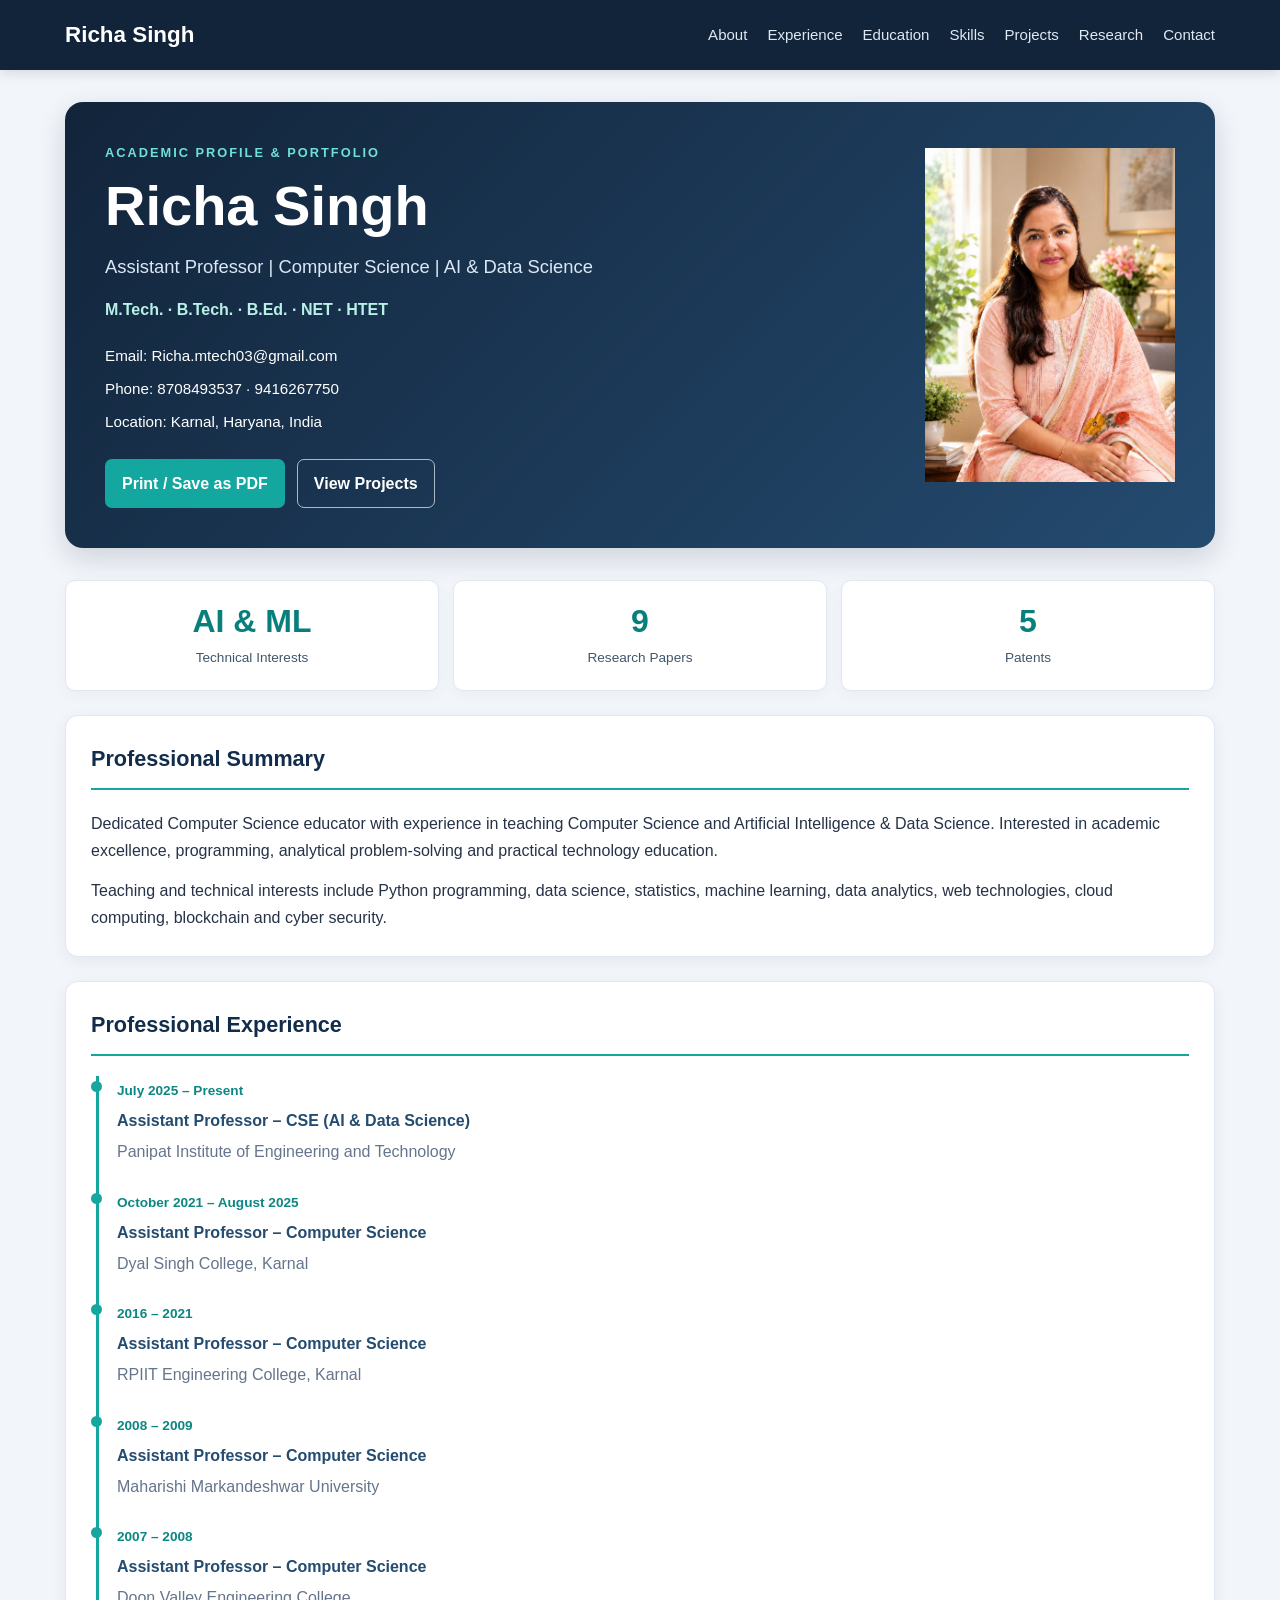
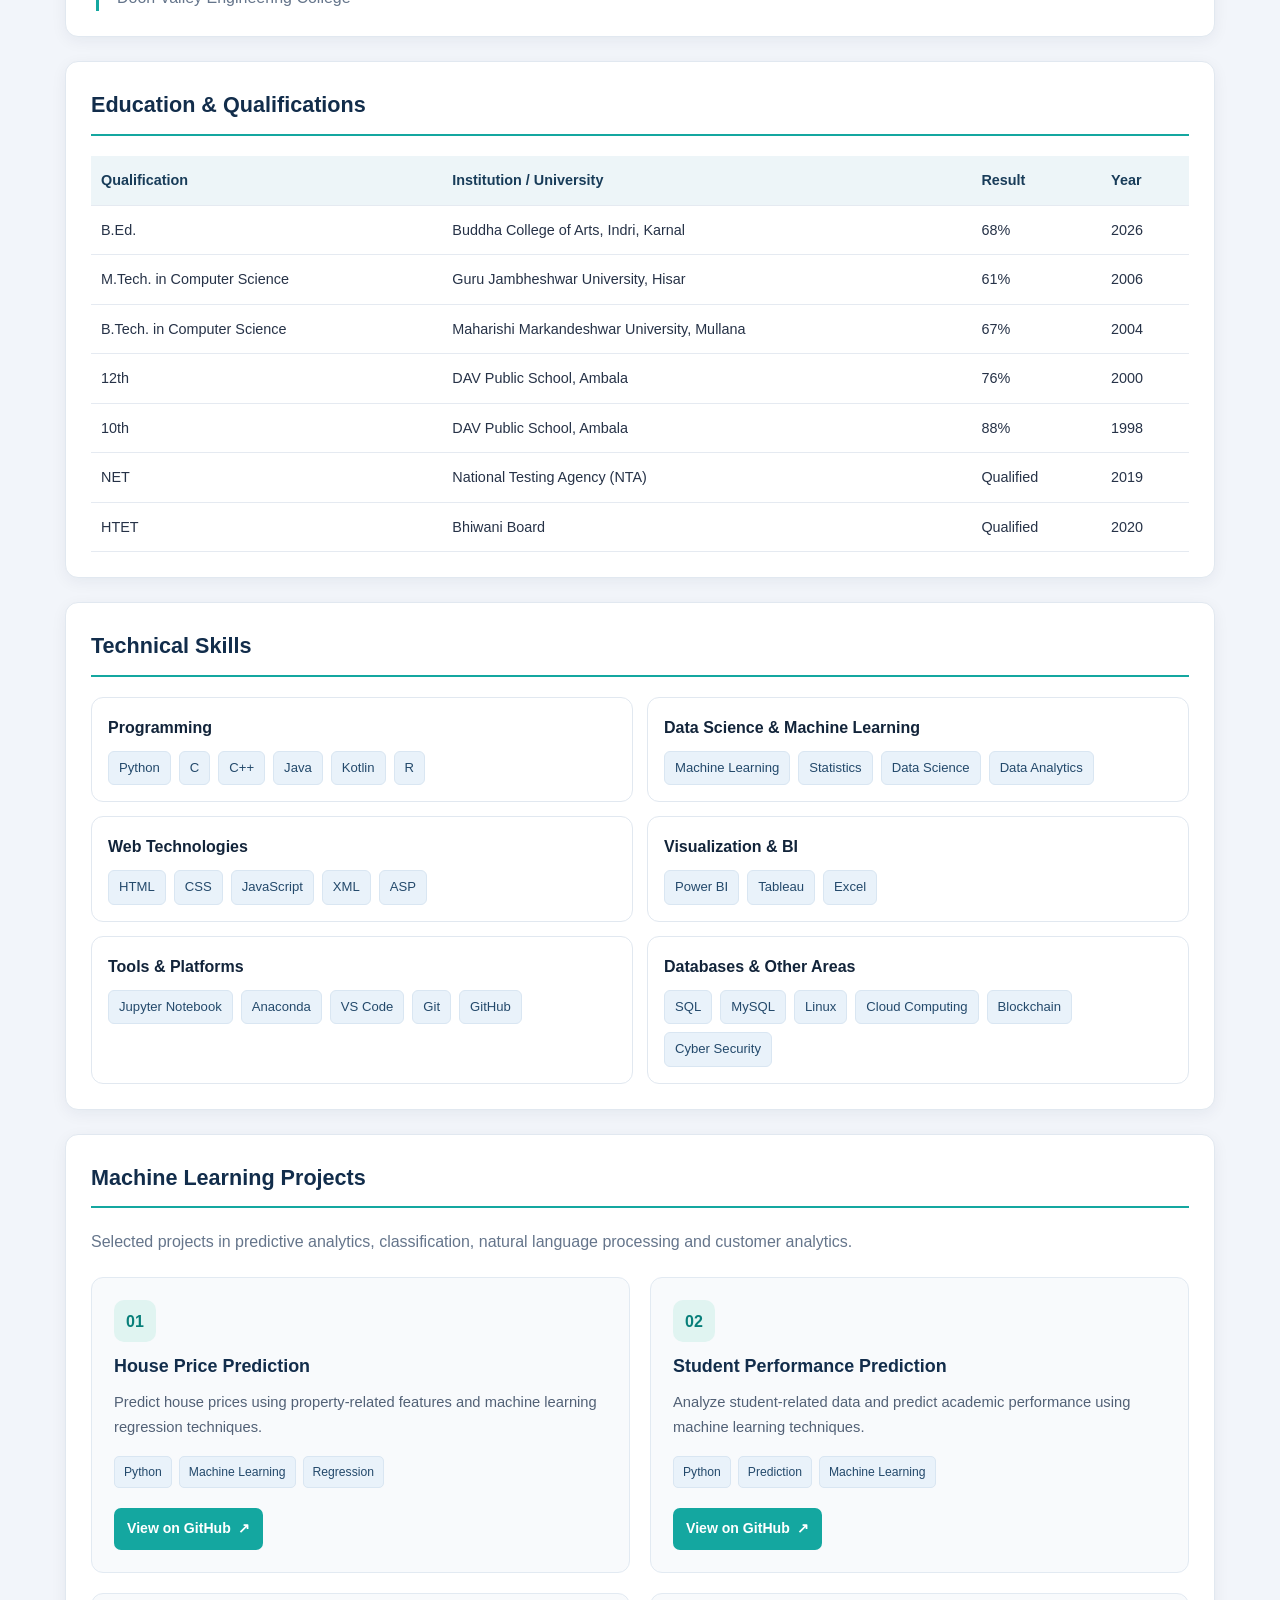
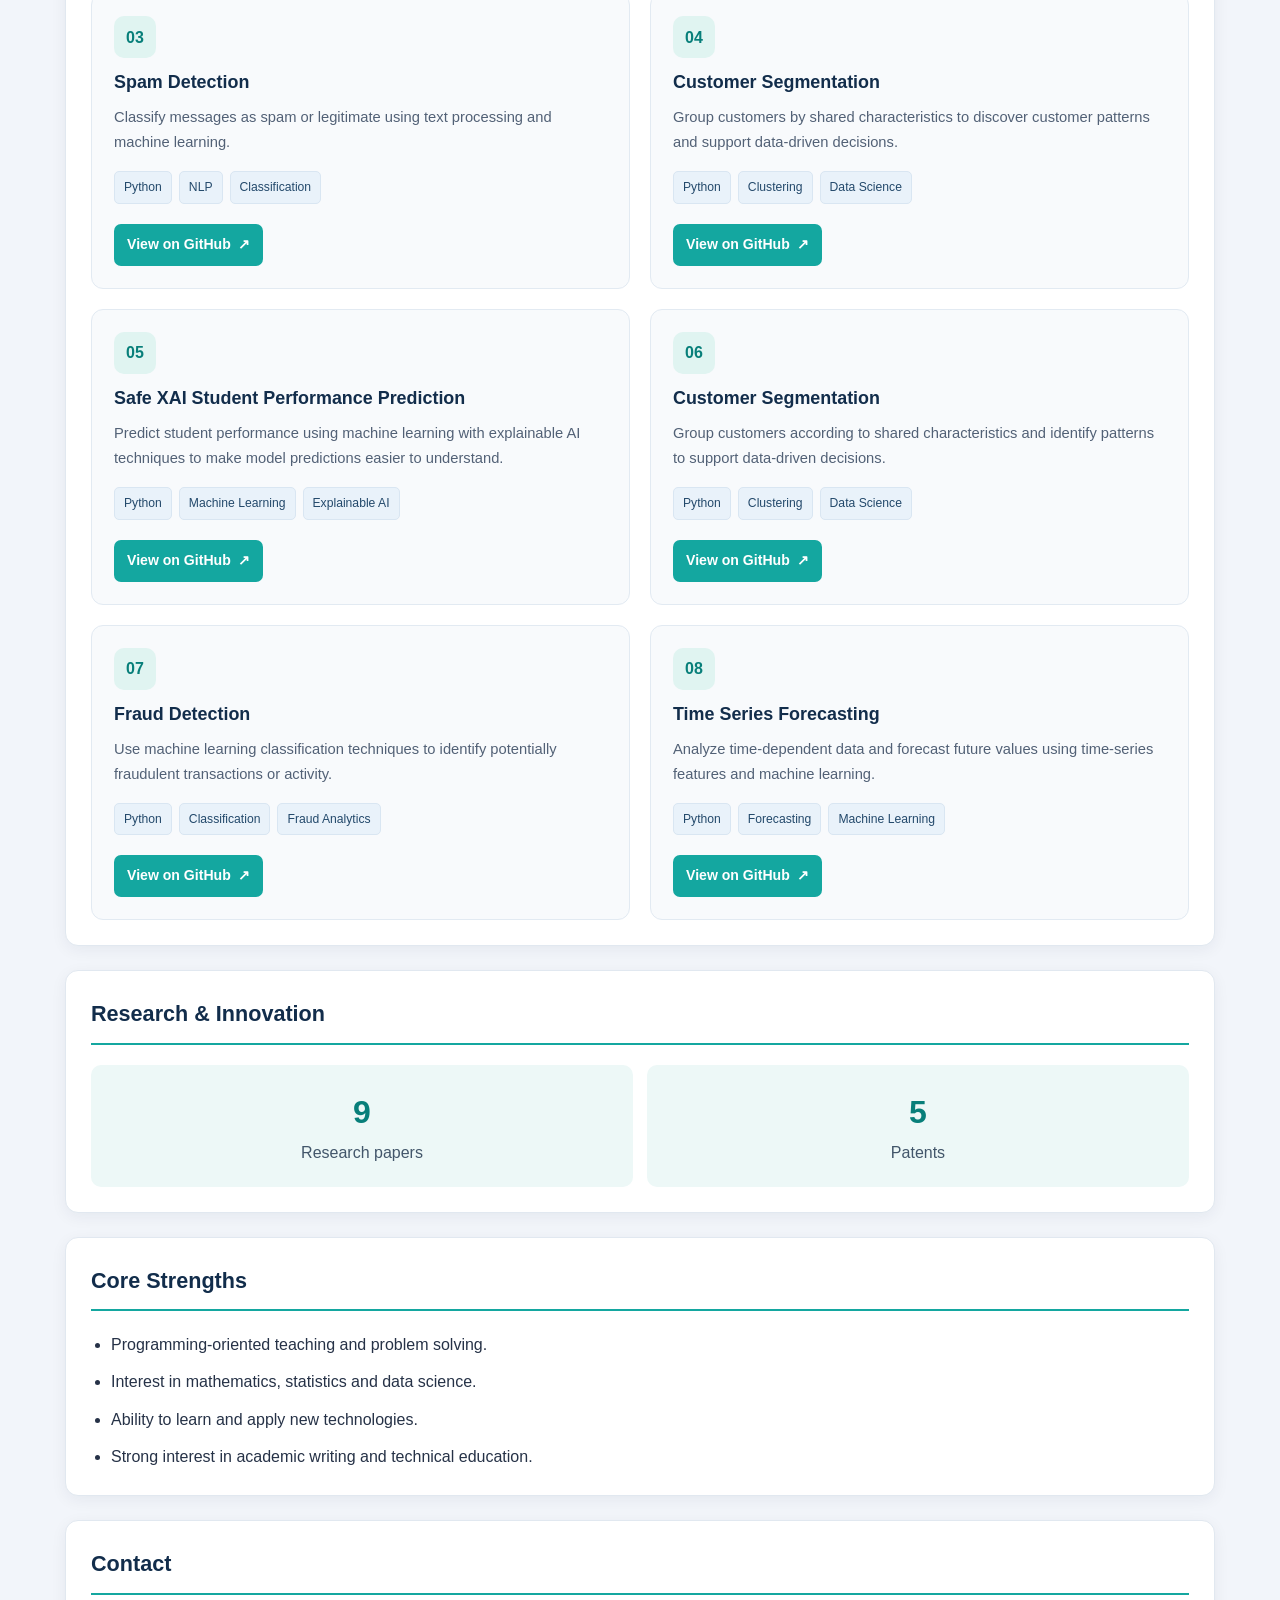
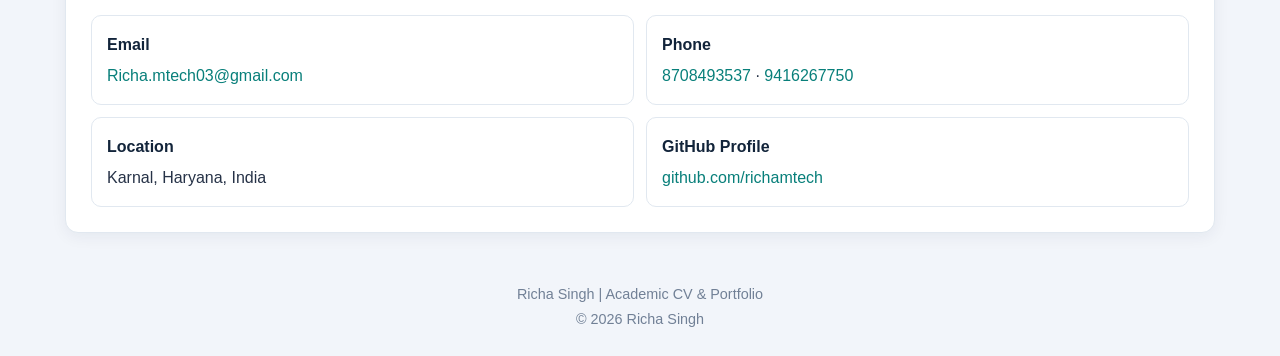
==== index.html @ 57824c9d "Fix GitHub project links in index.html" ====
<!DOCTYPE html>
<html lang="en">
<head>
    <meta charset="UTF-8">
    <meta name="viewport" content="width=device-width, initial-scale=1.0">
    <meta name="description" content="Richa Singh's academic CV, technical skills, research interests and machine learning projects.">
    <title>Richa Singh | Academic CV & Portfolio</title>
    <link rel="stylesheet" href="style.css">
    <script src="script.js" defer></script>
</head>
<body>

<header class="site-header" id="home">
    <nav class="nav container" aria-label="Main navigation">
        <a class="brand" href="#home">Richa Singh</a>

        <button class="menu-toggle" id="menuToggle"
                type="button" aria-label="Open navigation menu"
                aria-controls="navLinks" aria-expanded="false">
            ☰
        </button>

        <div class="nav-links" id="navLinks">
            <a href="#about">About</a>
            <a href="#experience">Experience</a>
            <a href="#education">Education</a>
            <a href="#skills">Skills</a>
            <a href="#projects">Projects</a>
            <a href="#research">Research</a>
            <a href="#contact">Contact</a>
        </div>
    </nav>
</header>

<main class="container">

    <!-- PROFILE -->
    <section class="hero" aria-labelledby="profile-name">
        <div class="hero-copy">
            <p class="eyebrow">Academic Profile &amp; Portfolio</p>
            <h1 id="profile-name">Richa Singh</h1>
            <h2>Assistant Professor | Computer Science | AI &amp; Data Science</h2>
            <p class="qualifications">M.Tech. · B.Tech. · B.Ed. · NET · HTET</p>

            <div class="contact-list">
                <span>Email:
                    <a href="mailto:Richa.mtech03@gmail.com">Richa.mtech03@gmail.com</a>
                </span>
                <span>Phone:
                    <a href="tel:+918708493537">8708493537</a>
                    · <a href="tel:+919416267750">9416267750</a>
                </span>
                <span>Location: Karnal, Haryana, India</span>
            </div>

            <div class="hero-actions">
                <button class="button" id="printResume" type="button">
                    Print / Save as PDF
                </button>
                <a class="button button-outline" href="#projects">
                    View Projects
                </a>
            </div>
        </div>

        <img class="profile-photo" src="richa.jpeg" alt="Richa Singh" aria-label="Richa Singh profile photo">
    </section>

    <!-- HIGHLIGHTS -->
    <section class="stats" aria-label="Professional highlights">
        <div class="stat">
            <strong>AI &amp; ML</strong>
            <span>Technical Interests</span>
        </div>
        <div class="stat">
            <strong>9</strong>
            <span>Research Papers</span>
        </div>
        <div class="stat">
            <strong>5</strong>
            <span>Patents</span>
        </div>
    </section>

    <!-- ABOUT -->
    <section class="panel" id="about">
        <h2 class="section-title">Professional Summary</h2>
        <p>
            Dedicated Computer Science educator with experience in teaching
            Computer Science and Artificial Intelligence &amp; Data Science.
            Interested in academic excellence, programming, analytical
            problem-solving and practical technology education.
        </p>
        <p>
            Teaching and technical interests include Python programming,
            data science, statistics, machine learning, data analytics,
            web technologies, cloud computing, blockchain and cyber security.
        </p>
    </section>

    <!-- EXPERIENCE -->
    <section class="panel" id="experience">
        <h2 class="section-title">Professional Experience</h2>

        <article class="timeline-item">
            <span class="date">July 2025 – Present</span>
            <h3>Assistant Professor – CSE (AI &amp; Data Science)</h3>
            <p class="muted">Panipat Institute of Engineering and Technology</p>
        </article>

        <article class="timeline-item">
            <span class="date">October 2021 – August 2025</span>
            <h3>Assistant Professor – Computer Science</h3>
            <p class="muted">Dyal Singh College, Karnal</p>
        </article>

        <article class="timeline-item">
            <span class="date">2016 – 2021</span>
            <h3>Assistant Professor – Computer Science</h3>
            <p class="muted">RPIIT Engineering College, Karnal</p>
        </article>

        <article class="timeline-item">
            <span class="date">2008 – 2009</span>
            <h3>Assistant Professor – Computer Science</h3>
            <p class="muted">Maharishi Markandeshwar University</p>
        </article>

        <article class="timeline-item">
            <span class="date">2007 – 2008</span>
            <h3>Assistant Professor – Computer Science</h3>
            <p class="muted">Doon Valley Engineering College</p>
        </article>
    </section>

    <!-- EDUCATION -->
    <section class="panel" id="education">
        <h2 class="section-title">Education &amp; Qualifications</h2>

        <div class="table-wrap">
            <table>
                <thead>
                    <tr>
                        <th>Qualification</th>
                        <th>Institution / University</th>
                        <th>Result</th>
                        <th>Year</th>
                    </tr>
                </thead>
                <tbody>
                    <tr>
                        <td>B.Ed.</td>
                        <td>Buddha College of Arts, Indri, Karnal</td>
                        <td>68%</td>
                        <td>2026</td>
                    </tr>
                    <tr>
                        <td>M.Tech. in Computer Science</td>
                        <td>Guru Jambheshwar University, Hisar</td>
                        <td>61%</td>
                        <td>2006</td>
                    </tr>
                    <tr>
                        <td>B.Tech. in Computer Science</td>
                        <td>Maharishi Markandeshwar University, Mullana</td>
                        <td>67%</td>
                        <td>2004</td>
                    </tr>
                    <tr>
                        <td>12th</td>
                        <td>DAV Public School, Ambala</td>
                        <td>76%</td>
                        <td>2000</td>
                    </tr>
                    <tr>
                        <td>10th</td>
                        <td>DAV Public School, Ambala</td>
                        <td>88%</td>
                        <td>1998</td>
                    </tr>
                    <tr>
                        <td>NET</td>
                        <td>National Testing Agency (NTA)</td>
                        <td>Qualified</td>
                        <td>2019</td>
                    </tr>
                    <tr>
                        <td>HTET</td>
                        <td>Bhiwani Board</td>
                        <td>Qualified</td>
                        <td>2020</td>
                    </tr>
                </tbody>
            </table>
        </div>
    </section>

    <!-- SKILLS -->
    <section class="panel" id="skills">
        <h2 class="section-title">Technical Skills</h2>

        <div class="skill-grid">
            <div class="skill-card">
                <h3>Programming</h3>
                <div class="tags">
                    <span>Python</span><span>C</span><span>C++</span>
                    <span>Java</span><span>Kotlin</span><span>R</span>
                </div>
            </div>

            <div class="skill-card">
                <h3>Data Science &amp; Machine Learning</h3>
                <div class="tags">
                    <span>Machine Learning</span><span>Statistics</span>
                    <span>Data Science</span><span>Data Analytics</span>
                </div>
            </div>

            <div class="skill-card">
                <h3>Web Technologies</h3>
                <div class="tags">
                    <span>HTML</span><span>CSS</span><span>JavaScript</span>
                    <span>XML</span><span>ASP</span>
                </div>
            </div>

            <div class="skill-card">
                <h3>Visualization &amp; BI</h3>
                <div class="tags">
                    <span>Power BI</span><span>Tableau</span><span>Excel</span>
                </div>
            </div>

            <div class="skill-card">
                <h3>Tools &amp; Platforms</h3>
                <div class="tags">
                    <span>Jupyter Notebook</span><span>Anaconda</span>
                    <span>VS Code</span><span>Git</span><span>GitHub</span>
                </div>
            </div>

            <div class="skill-card">
                <h3>Databases &amp; Other Areas</h3>
                <div class="tags">
                    <span>SQL</span><span>MySQL</span><span>Linux</span>
                    <span>Cloud Computing</span><span>Blockchain</span>
                    <span>Cyber Security</span>
                </div>
            </div>
        </div>
    </section>

    <!-- PROJECTS -->
    <section class="panel projects-section" id="projects">
        <h2 class="section-title">Machine Learning Projects</h2>
        <p class="projects-intro">
            Selected projects in predictive analytics, classification,
            natural language processing and customer analytics.
        </p>

        <div class="projects-grid">

            <article class="project-card">
                <div class="project-number">01</div>
                <h3>House Price Prediction</h3>
                <p>
                    Predict house prices using property-related features
                    and machine learning regression techniques.
                </p>
                <div class="project-tags">
                    <span>Python</span><span>Machine Learning</span>
                    <span>Regression</span>
                </div>
                <a class="project-link"
                   href="https://github.com/richamtech/project-1-"
                   target="_blank" rel="noopener noreferrer">
                    View on GitHub <span aria-hidden="true">↗</span>
                </a>
            </article>

            <article class="project-card">
                <div class="project-number">02</div>
                <h3>Student Performance Prediction</h3>
                <p>
                    Analyze student-related data and predict academic
                    performance using machine learning techniques.
                </p>
                <div class="project-tags">
                    <span>Python</span><span>Prediction</span>
                    <span>Machine Learning</span>
                </div>
                <a class="project-link"
                   href="https://github.com/richamtech/project-2-"
                   target="_blank" rel="noopener noreferrer">
                    View on GitHub <span aria-hidden="true">↗</span>
                </a>
            </article>

            <article class="project-card">
                <div class="project-number">03</div>
                <h3>Spam Detection</h3>
                <p>
                    Classify messages as spam or legitimate using text
                    processing and machine learning.
                </p>
                <div class="project-tags">
                    <span>Python</span><span>NLP</span>
                    <span>Classification</span>
                </div>
                <a class="project-link"
                   href="https://github.com/richamtech/project-3"
                   target="_blank" rel="noopener noreferrer">
                    View on GitHub <span aria-hidden="true">↗</span>
                </a>
            </article>

            <article class="project-card">
                <div class="project-number">04</div>
                <h3>Customer Segmentation</h3>
                <p>
                    Group customers by shared characteristics to discover
                    customer patterns and support data-driven decisions.
                </p>
                <div class="project-tags">
                    <span>Python</span><span>Clustering</span>
                    <span>Data Science</span>
                </div>
                <a class="project-link"
                   href="https://github.com/richamtech/project-4-"
                   target="_blank" rel="noopener noreferrer">
                    View on GitHub <span aria-hidden="true">↗</span>
                </a>
            </article>

            <article class="project-card">
                <div class="project-number">05</div>
                <h3>Safe XAI Student Performance Prediction</h3>
                <p>
                    Predict student performance using machine learning with
                    explainable AI techniques to make model predictions easier to understand.
                </p>
                <div class="project-tags">
                    <span>Python</span><span>Machine Learning</span><span>Explainable AI</span>
                </div>
                <a class="project-link"
                   href="https://github.com/richamtech/project5"
                   target="_blank" rel="noopener noreferrer">
                    View on GitHub <span aria-hidden="true">↗</span>
                </a>
            </article>

            <article class="project-card">
                <div class="project-number">06</div>
                <h3>Customer Segmentation</h3>
                <p>
                    Group customers according to shared characteristics and
                    identify patterns to support data-driven decisions.
                </p>
                <div class="project-tags">
                    <span>Python</span><span>Clustering</span><span>Data Science</span>
                </div>
                <a class="project-link"
                   href="https://github.com/richamtech/project-7-"
                   target="_blank" rel="noopener noreferrer">
                    View on GitHub <span aria-hidden="true">↗</span>
                </a>
            </article>

            <article class="project-card">
                <div class="project-number">07</div>
                <h3>Fraud Detection</h3>
                <p>
                    Use machine learning classification techniques to identify
                    potentially fraudulent transactions or activity.
                </p>
                <div class="project-tags">
                    <span>Python</span><span>Classification</span><span>Fraud Analytics</span>
                </div>
                <a class="project-link"
                   href="https://github.com/richamtech/project-8-"
                   target="_blank" rel="noopener noreferrer">
                    View on GitHub <span aria-hidden="true">↗</span>
                </a>
            </article>

            <article class="project-card">
                <div class="project-number">08</div>
                <h3>Time Series Forecasting</h3>
                <p>
                    Analyze time-dependent data and forecast future values
                    using time-series features and machine learning.
                </p>
                <div class="project-tags">
                    <span>Python</span><span>Forecasting</span><span>Machine Learning</span>
                </div>
                <a class="project-link"
                   href="https://github.com/richamtech/project-10-"
                   target="_blank" rel="noopener noreferrer">
                    View on GitHub <span aria-hidden="true">↗</span>
                </a>
            </article>

        </div>
    </section>



    <!-- RESEARCH -->
    <section class="panel" id="research">
        <h2 class="section-title">Research &amp; Innovation</h2>

        <div class="research-grid">
            <div class="research-card">
                <strong>9</strong>
                <span>Research papers</span>
            </div>
            <div class="research-card">
                <strong>5</strong>
                <span>Patents</span>
            </div>
        </div>

        
    </section>

    <!-- STRENGTHS -->
    <section class="panel" id="strengths">
        <h2 class="section-title">Core Strengths</h2>
        <ul class="strength-list">
            <li>Programming-oriented teaching and problem solving.</li>
            <li>Interest in mathematics, statistics and data science.</li>
            <li>Ability to learn and apply new technologies.</li>
            <li>Strong interest in academic writing and technical education.</li>
        </ul>
    </section>

    <!-- CONTACT -->
    <section class="panel" id="contact">
        <h2 class="section-title">Contact</h2>

        <div class="contact-grid">
            <div class="contact-card">
                <strong>Email</strong>
                <a href="mailto:Richa.mtech03@gmail.com">
                    Richa.mtech03@gmail.com
                </a>
            </div>

            <div class="contact-card">
                <strong>Phone</strong>
                <a href="tel:+918708493537">8708493537</a>
                · <a href="tel:+919416267750">9416267750</a>
            </div>

            <div class="contact-card">
                <strong>Location</strong>
                Karnal, Haryana, India
            </div>

            <div class="contact-card">
                <strong>GitHub Profile</strong>
                <a href="https://github.com/richamtech"
                   target="_blank" rel="noopener noreferrer">
                    github.com/richamtech
                </a>
            </div>
        </div>
    </section>

</main>

<footer class="footer">
    <p>Richa Singh | Academic CV &amp; Portfolio</p>
    <p>© <span id="currentYear">2026</span> Richa Singh</p>
</footer>

</body>
</html>
---- style.css ----
/* =========================================
   RICHA SINGH RESUME WEBSITE
   Responsive design and print styling
========================================= */

:root {
    --navy: #12243a;
    --navy-light: #244b70;
    --teal: #14a7a0;
    --teal-dark: #0d827d;
    --ink: #263247;
    --muted: #65758b;
    --background: #f2f5fa;
    --line: #e1e8f0;
    --soft-blue: #e9f2fa;
    --soft-teal: #e0f4f1;
    --white: #ffffff;
}

* {
    margin: 0;
    padding: 0;
    box-sizing: border-box;
}

html {
    scroll-behavior: smooth;
    scroll-padding-top: 95px;
}

body {
    font-family: "Segoe UI", Arial, sans-serif;
    background: var(--background);
    color: var(--ink);
    line-height: 1.7;
}

.container {
    width: min(1150px, 92%);
    margin-inline: auto;
}

a {
    color: inherit;
    text-decoration: none;
}

a:focus-visible,
button:focus-visible {
    outline: 3px solid #67d5d0;
    outline-offset: 4px;
}

/* HEADER AND NAVIGATION */

.site-header {
    background: var(--navy);
    color: var(--white);
    position: sticky;
    top: 0;
    z-index: 100;
    box-shadow: 0 3px 12px rgba(0, 0, 0, 0.12);
}

.nav {
    min-height: 70px;
    display: flex;
    align-items: center;
    justify-content: space-between;
    gap: 20px;
}

.brand {
    color: var(--white);
    font-size: 1.4rem;
    font-weight: 700;
    white-space: nowrap;
}

.nav-links {
    display: flex;
    align-items: center;
    gap: 20px;
}

.nav-links a {
    color: #e0e8f3;
    font-size: 0.94rem;
    transition: color 0.25s ease;
}

.nav-links a:hover {
    color: #67d5d0;
}

.menu-toggle {
    display: none;
    background: transparent;
    color: var(--white);
    border: none;
    font-size: 1.8rem;
    cursor: pointer;
    padding: 5px;
}

/* BUTTONS */

.button {
    display: inline-flex;
    justify-content: center;
    align-items: center;
    gap: 8px;
    padding: 10px 16px;
    border: 1px solid transparent;
    border-radius: 7px;
    background: var(--teal);
    color: var(--white);
    font: inherit;
    font-weight: 600;
    cursor: pointer;
    transition: background 0.25s ease, transform 0.25s ease;
}

.button:hover {
    background: var(--teal-dark);
    transform: translateY(-1px);
}

.button-outline {
    background: transparent;
    border-color: rgba(255, 255, 255, 0.65);
    color: var(--white);
}

.button-outline:hover {
    background: rgba(255, 255, 255, 0.12);
}

/* HERO / PROFILE */

.hero {
    margin: 32px 0;
    padding: 40px;
    background: linear-gradient(135deg, var(--navy), var(--navy-light));
    color: var(--white);
    border-radius: 18px;
    display: flex;
    align-items: center;
    justify-content: space-between;
    gap: 35px;
    box-shadow: 0 10px 28px rgba(18, 36, 58, 0.16);
}

.hero-copy {
    flex: 1;
    min-width: 0;
}

.eyebrow {
    color: #6fe0d6;
    text-transform: uppercase;
    font-size: 0.8rem;
    font-weight: 700;
    letter-spacing: 2px;
    margin-bottom: 8px;
}

.hero h1 {
    font-size: clamp(2.3rem, 5vw, 3.5rem);
    line-height: 1.2;
    margin-bottom: 12px;
    overflow-wrap: anywhere;
}

.hero h2 {
    font-size: 1.15rem;
    font-weight: 500;
    color: #dbe8f6;
    margin-bottom: 14px;
}

.qualifications {
    margin-bottom: 20px;
    color: #b9f0e8;
    font-weight: 600;
}

.contact-list {
    display: flex;
    flex-direction: column;
    gap: 7px;
    font-size: 0.95rem;
}

.contact-list a {
    color: var(--white);
    overflow-wrap: anywhere;
}

.contact-list a:hover {
    color: #6fe0d6;
}

.hero-actions {
    display: flex;
    flex-wrap: wrap;
    gap: 12px;
    margin-top: 24px;
}

.profile-mark {
    width: 190px;
    height: 210px;
    flex-shrink: 0;
    border: 4px solid rgba(255, 255, 255, 0.75);
    border-radius: 16px;
    display: grid;
    place-items: center;
    background: rgba(255, 255, 255, 0.09);
    color: var(--white);
    font-size: 3.2rem;
    font-weight: 800;
    letter-spacing: -3px;
    box-shadow: 0 8px 24px rgba(0, 0, 0, 0.2);
}

/* STATISTICS */

.stats {
    display: grid;
    grid-template-columns: repeat(3, minmax(0, 1fr));
    gap: 14px;
    margin-bottom: 24px;
}

.stat {
    background: var(--white);
    padding: 20px 12px;
    border: 1px solid var(--line);
    border-radius: 10px;
    text-align: center;
    box-shadow: 0 4px 16px rgba(20, 40, 70, 0.04);
}

.stat strong {
    display: block;
    color: #087f7a;
    font-size: clamp(1.5rem, 3vw, 2rem);
    line-height: 1.3;
    overflow-wrap: anywhere;
}

.stat span {
    font-size: 0.85rem;
    color: #42566a;
}

/* CONTENT PANELS */

.panel {
    background: var(--white);
    border: 1px solid var(--line);
    border-radius: 13px;
    padding: 25px;
    box-shadow: 0 4px 16px rgba(20, 40, 70, 0.06);
    margin-bottom: 24px;
    min-width: 0;
    scroll-margin-top: 95px;
}

.section-title {
    color: #122d4b;
    font-size: 1.35rem;
    border-bottom: 2px solid var(--teal);
    padding-bottom: 10px;
    margin-bottom: 20px;
}

.panel p {
    margin-bottom: 13px;
}

.panel p:last-child {
    margin-bottom: 0;
}

.panel h3 {
    color: var(--navy-light);
    font-size: 1rem;
}

.muted,
.small-note {
    color: var(--muted);
}

.small-note {
    font-size: 0.85rem;
    margin-top: 14px;
}

.panel ul {
    padding-left: 20px;
}

.panel li {
    margin-bottom: 10px;
}

.panel li:last-child {
    margin-bottom: 0;
}

/* EXPERIENCE TIMELINE */

.timeline-item {
    border-left: 3px solid var(--teal);
    padding: 0 0 22px 18px;
    margin-left: 5px;
    position: relative;
}

.timeline-item:last-child {
    padding-bottom: 0;
}

.timeline-item::before {
    content: "";
    position: absolute;
    left: -8px;
    top: 5px;
    width: 11px;
    height: 11px;
    border-radius: 50%;
    background: var(--teal);
}

.date {
    display: inline-block;
    color: #0b8883;
    font-size: 0.85rem;
    font-weight: 700;
    margin-bottom: 5px;
}

.timeline-item h3 {
    margin: 0 0 4px;
}

/* EDUCATION TABLE */

.table-wrap {
    width: 100%;
    overflow-x: auto;
}

table {
    width: 100%;
    border-collapse: collapse;
    font-size: 0.9rem;
}

th,
td {
    text-align: left;
    padding: 12px 10px;
    border-bottom: 1px solid #e5eaf1;
    vertical-align: top;
}

th {
    background: #edf5f8;
    color: #183c59;
}

tbody tr:hover {
    background: #f7fbfc;
}

/* SKILLS */

.skill-grid {
    display: grid;
    grid-template-columns: repeat(2, minmax(0, 1fr));
    gap: 14px;
}

.skill-card {
    border: 1px solid var(--line);
    border-radius: 12px;
    padding: 16px;
    min-width: 0;
}

.skill-card h3 {
    margin: 0 0 10px;
    color: var(--navy);
}

.tags {
    display: flex;
    flex-wrap: wrap;
    gap: 8px;
}

.tags span {
    background: var(--soft-blue);
    color: #23496b;
    padding: 5px 10px;
    border-radius: 6px;
    font-size: 0.82rem;
    border: 1px solid #d9e6f2;
}

/* PROJECTS */

.projects-intro {
    color: var(--muted);
    margin-bottom: 22px !important;
}

.projects-grid {
    display: grid;
    grid-template-columns: repeat(2, minmax(0, 1fr));
    gap: 20px;
}

.project-card {
    display: flex;
    flex-direction: column;
    align-items: flex-start;
    min-width: 0;
    padding: 22px;
    background: #f8fafc;
    border: 1px solid #e2eaf2;
    border-radius: 12px;
    transition: transform 0.25s ease,
                box-shadow 0.25s ease,
                border-color 0.25s ease;
}

.project-card:hover {
    transform: translateY(-5px);
    border-color: var(--teal);
    box-shadow: 0 8px 22px rgba(18, 36, 58, 0.10);
}

.project-number {
    display: grid;
    place-items: center;
    width: 42px;
    height: 42px;
    margin-bottom: 12px;
    border-radius: 10px;
    background: var(--soft-teal);
    color: #087f7a;
    font-weight: 800;
}

.project-card h3 {
    margin: 0 0 10px;
    color: #122d4b;
    font-size: 1.12rem;
    line-height: 1.4;
}

.project-card p {
    margin-bottom: 16px;
    color: #526176;
    font-size: 0.92rem;
    line-height: 1.7;
}

.project-tags {
    display: flex;
    flex-wrap: wrap;
    gap: 7px;
    margin-bottom: 20px;
}

.project-tags span {
    padding: 5px 9px;
    border-radius: 5px;
    background: var(--soft-blue);
    border: 1px solid #d9e6f2;
    color: #23496b;
    font-size: 0.76rem;
}

.project-link {
    display: inline-flex;
    align-items: center;
    gap: 7px;
    margin-top: auto;
    padding: 9px 13px;
    border-radius: 7px;
    background: var(--teal);
    color: var(--white);
    font-weight: 600;
    font-size: 0.88rem;
    transition: background 0.25s ease;
}

.project-link:hover {
    background: var(--teal-dark);
    color: var(--white);
}

/* RESEARCH */

.research-grid {
    display: grid;
    grid-template-columns: repeat(2, minmax(0, 1fr));
    gap: 14px;
}

.research-card {
    background: #edf8f7;
    padding: 20px;
    border-radius: 10px;
    text-align: center;
}

.research-card strong {
    display: block;
    font-size: 2rem;
    color: #087f7a;
}

.research-card span {
    color: #42566a;
}

/* STRENGTHS */

.strength-list {
    padding-left: 20px;
}

/* CONTACT */

.contact-grid {
    display: grid;
    grid-template-columns: repeat(2, minmax(0, 1fr));
    gap: 12px;
}

.contact-card {
    border: 1px solid var(--line);
    padding: 15px;
    border-radius: 10px;
    overflow-wrap: anywhere;
}

.contact-card strong {
    display: block;
    color: var(--navy);
    margin-bottom: 4px;
}

.contact-card a {
    color: #087f7a;
}

.contact-card a:hover {
    text-decoration: underline;
}

/* FOOTER */

.footer {
    text-align: center;
    color: #718096;
    padding: 25px 10px;
    font-size: 0.9rem;
}

/* TABLET */

@media (max-width: 900px) {
    .nav-links {
        gap: 12px;
    }

    .nav-links a {
        font-size: 0.86rem;
    }

    .hero {
        padding: 30px;
    }

    .profile-mark {
        width: 160px;
        height: 180px;
    }
}

/* MOBILE */

@media (max-width: 650px) {
    html {
        scroll-padding-top: 20px;
    }

    .nav {
        min-height: 64px;
        flex-wrap: wrap;
        padding: 14px 0;
    }

    .menu-toggle {
        display: block;
        margin-left: auto;
    }

    .nav-links {
        display: none;
        width: 100%;
        flex-direction: column;
        align-items: flex-start;
        gap: 12px;
        padding: 10px 0 4px;
    }

    .nav-links.active {
        display: flex;
    }

    .hero {
        flex-direction: column-reverse;
        align-items: center;
        text-align: center;
        padding: 28px 20px;
        margin-top: 20px;
    }

    .hero-copy {
        width: 100%;
    }

    .hero h1 {
        font-size: 2.3rem;
    }

    .hero h2 {
        font-size: 1rem;
    }

    .hero-actions {
        justify-content: center;
    }

    .contact-list {
        align-items: center;
        font-size: 0.85rem;
    }

    .profile-mark {
        width: 125px;
        height: 125px;
        font-size: 2.5rem;
    }

    .stats,
    .skill-grid,
    .contact-grid,
    .projects-grid,
    .research-grid {
        grid-template-columns: 1fr;
    }

    .panel {
        padding: 20px;
    }

    .section-title {
        font-size: 1.2rem;
    }

    table {
        min-width: 600px;
    }

    .project-card {
        padding: 18px;
    }
}

/* PRINT / SAVE AS PDF */

@media print {
    @page {
        size: A4;
        margin: 12mm;
    }

    body {
        background: white;
        color: #222;
        font-size: 10pt;
        line-height: 1.45;
    }

    .container {
        width: 100%;
        max-width: 100%;
    }

    .site-header,
    .hero-actions,
    .menu-toggle {
        display: none !important;
    }

    .hero {
        margin-top: 0;
        padding: 22px;
        background: #12243a !important;
        color: white !important;
        print-color-adjust: exact;
        -webkit-print-color-adjust: exact;
    }

    .profile-mark {
        width: 125px;
        height: 140px;
    }

    .panel {
        padding: 14px;
        box-shadow: none;
        border: 1px solid #e0e5ec;
        break-inside: avoid;
        margin-bottom: 12px;
    }

    .section-title {
        font-size: 12pt;
        margin-bottom: 12px;
    }

    .hero h1 {
        font-size: 25pt;
    }

    .hero h2 {
        font-size: 11pt;
    }

    .projects-grid {
        grid-template-columns: repeat(2, minmax(0, 1fr));
        gap: 10px;
    }

    .project-card {
        padding: 10px;
        box-shadow: none;
        break-inside: avoid;
    }

    .project-card:hover {
        transform: none;
        box-shadow: none;
    }

    .project-link {
        padding: 0;
        background: transparent;
        color: #122d4b;
    }

    .stats {
        grid-template-columns: repeat(3, minmax(0, 1fr));
    }

    .skill-grid,
    .contact-grid {
        grid-template-columns: repeat(2, minmax(0, 1fr));
    }

    th,
    td {
        padding: 6px;
    }

    .footer {
        padding: 12px;
    }

    a {
        color: inherit;
        text-decoration: none;
    }
}
.profile-photo {
    width: 250px;
    height: auto;
    object-fit: contain;
    border-radius: 0;
    display: block;
    margin: 0 auto 20px;
}

/* AI project demonstrations */
.ai-demos {
  padding: 70px 5%;
  background: #f8fafc;
  color: #172033;
}

.ai-demos-header {
  max-width: 750px;
  margin: 0 auto 35px;
  text-align: center;
}

.ai-demos-header > span {
  color: #2563eb;
  font-size: 12px;
  font-weight: 800;
  letter-spacing: 2px;
}

.ai-demos-header h2 {
  font-size: clamp(28px, 4vw, 40px);
  margin: 12px 0;
}

.ai-demos-header p {
  color: #64748b;
  line-height: 1.7;
}

.demo-notice {
  margin-top: 20px;
  padding: 12px;
  background: #eff6ff;
  color: #1e40af;
  border: 1px solid #bfdbfe;
  border-radius: 10px;
  font-size: 13px;
}

.demo-grid {
  display: grid;
  grid-template-columns: repeat(3, minmax(0, 1fr));
  gap: 22px;
  max-width: 1250px;
  margin: auto;
}

.demo-card {
  min-width: 0;
  padding: 24px;
  background: white;
  border: 1px solid #e2e8f0;
  border-radius: 18px;
  box-shadow: 0 8px 25px rgba(15, 23, 42, 0.05);
}

.demo-icon {
  font-size: 35px;
  margin-bottom: 12px;
}

.demo-card h3 {
  margin: 0 0 10px;
  font-size: 20px;
}

.demo-card > p {
  min-height: 42px;
  color: #64748b;
  font-size: 14px;
  line-height: 1.6;
}

.demo-card form {
  display: grid;
  gap: 15px;
  margin-top: 22px;
}

.demo-card label {
  display: grid;
  gap: 7px;
  font-size: 13px;
  font-weight: 600;
}

.demo-card input {
  width: 100%;
  min-width: 0;
  box-sizing: border-box;
  padding: 11px;
  border: 1px solid #cbd5e1;
  border-radius: 8px;
  background: white;
  color: #172033;
}

.demo-card input:focus {
  outline: 2px solid #93c5fd;
}

.demo-card button {
  padding: 12px;
  background: #2563eb;
  color: white;
  font-weight: 700;
  border: none;
  border-radius: 9px;
  cursor: pointer;
  transition: background 0.2s;
}

.demo-card button:hover {
  background: #1d4ed8;
}

.demo-output {
  margin-top: 16px;
  padding: 14px;
  border-radius: 10px;
  background: #f1f5f9;
  color: #172033;
  font-size: 13px;
  line-height: 1.7;
  overflow-wrap: anywhere;
  white-space: pre-wrap;
}

.demo-output:empty {
  display: none;
}

.contribution-row {
  margin-top: 12px;
}

.contribution-label {
  display: flex;
  justify-content: space-between;
  gap: 8px;
  font-size: 12px;
  margin-bottom: 5px;
}

.contribution-track {
  height: 10px;
  background: #e2e8f0;
  border-radius: 8px;
  overflow: hidden;
}

.contribution-bar {
  height: 100%;
  border-radius: 8px;
}

.contribution-bar.positive {
  background: #16a34a;
}

.contribution-bar.negative {
  background: #dc2626;
}
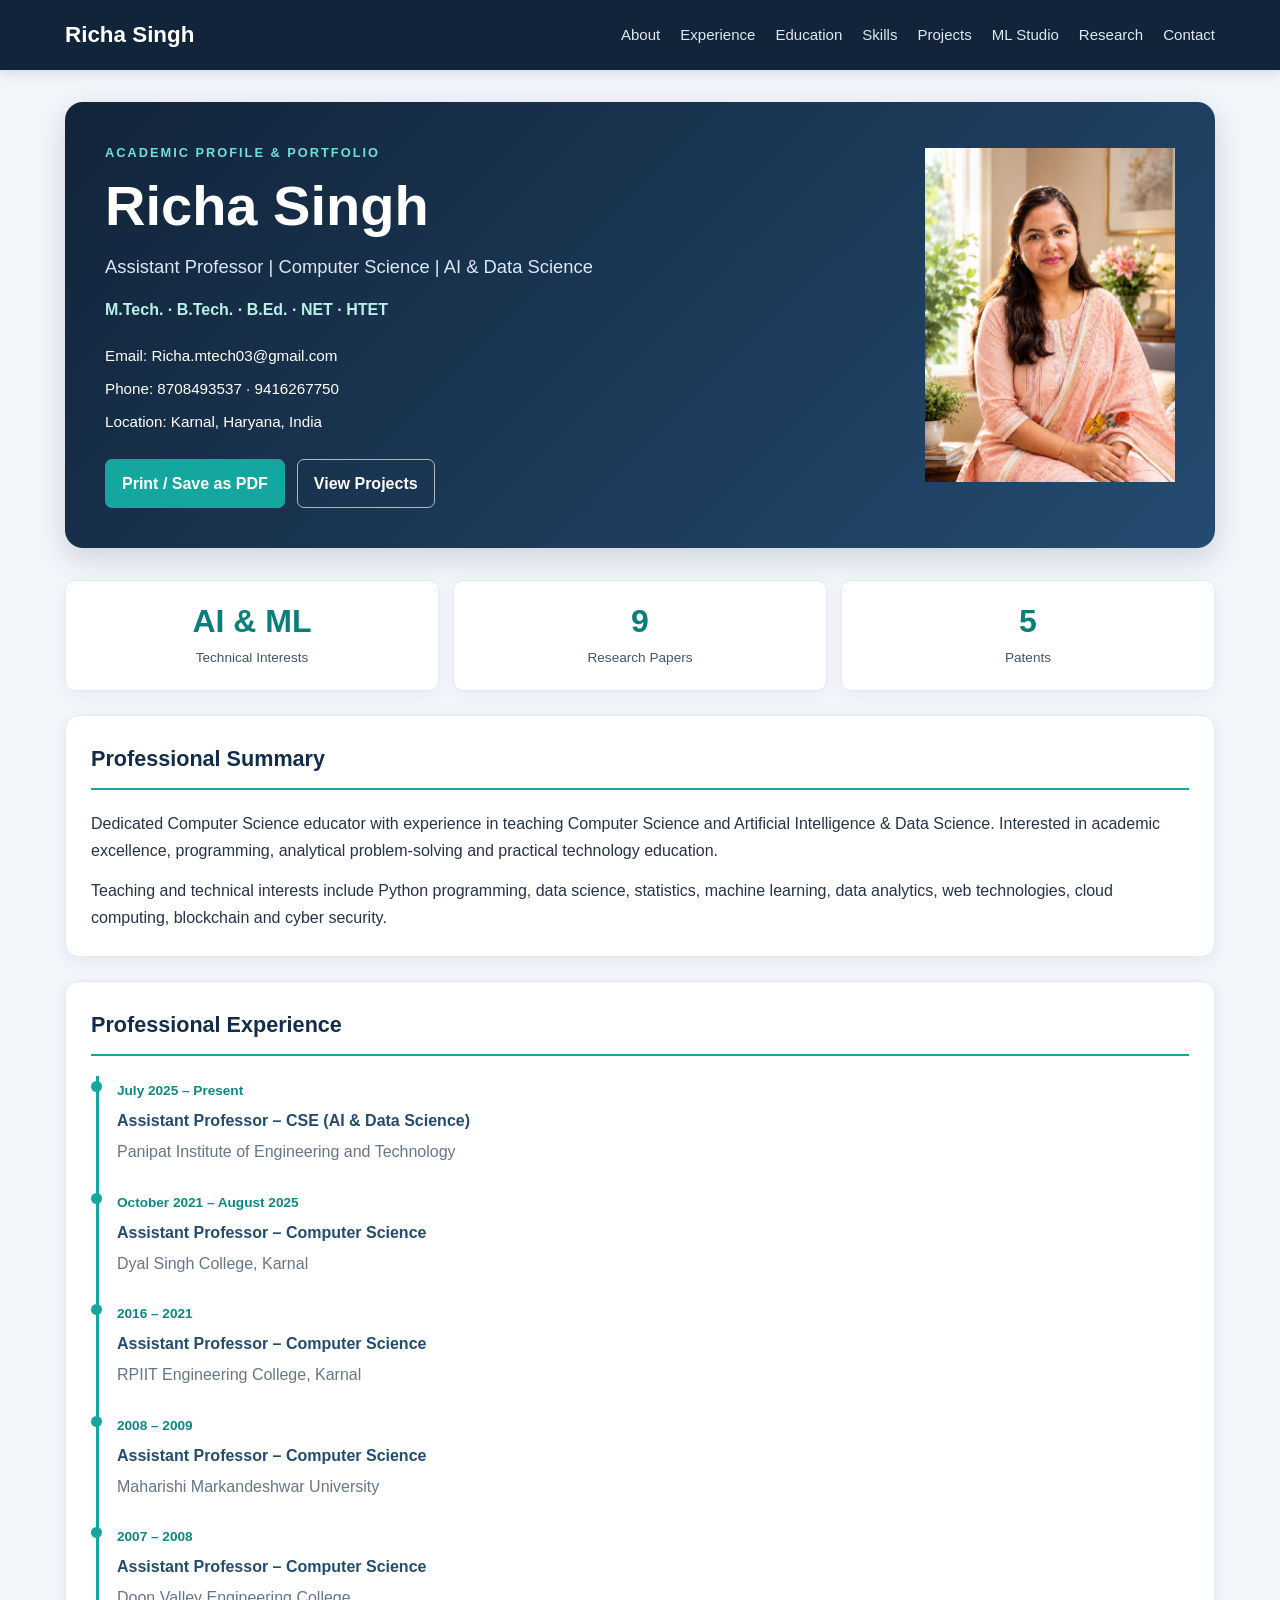
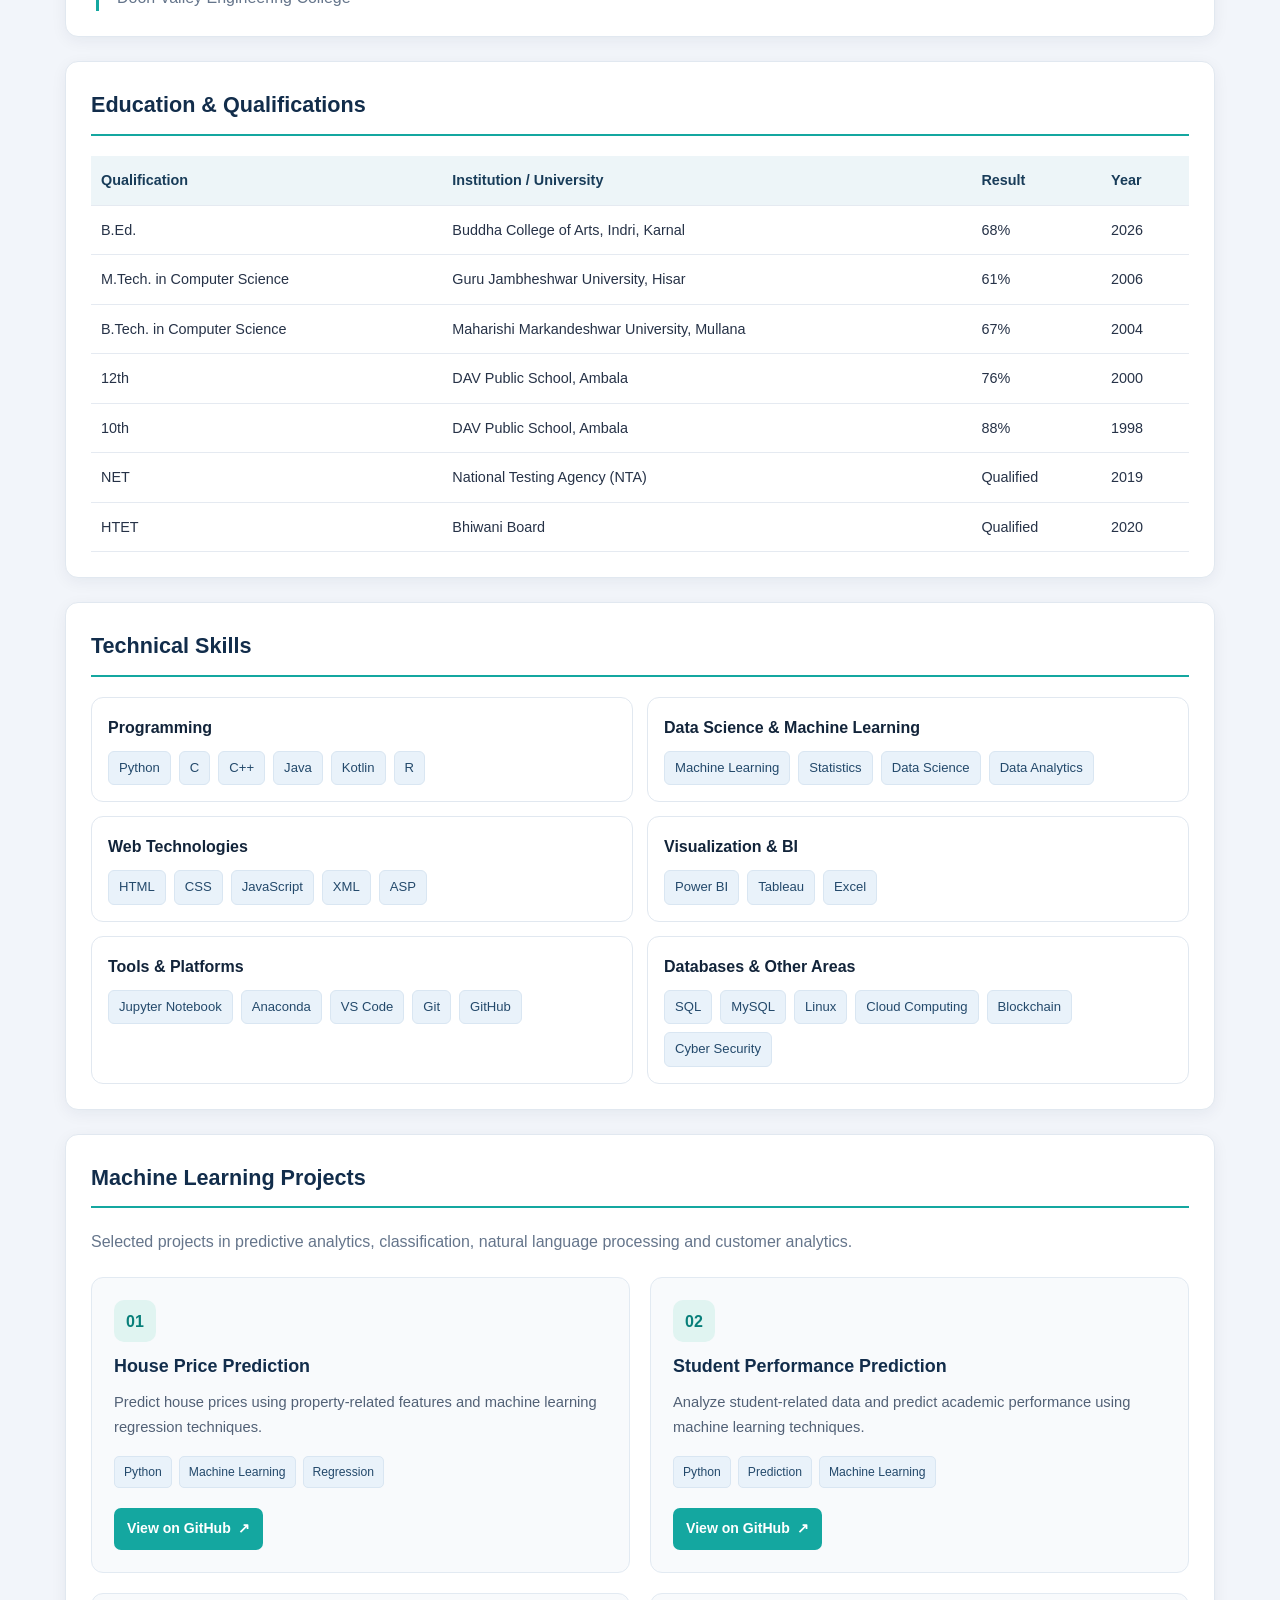
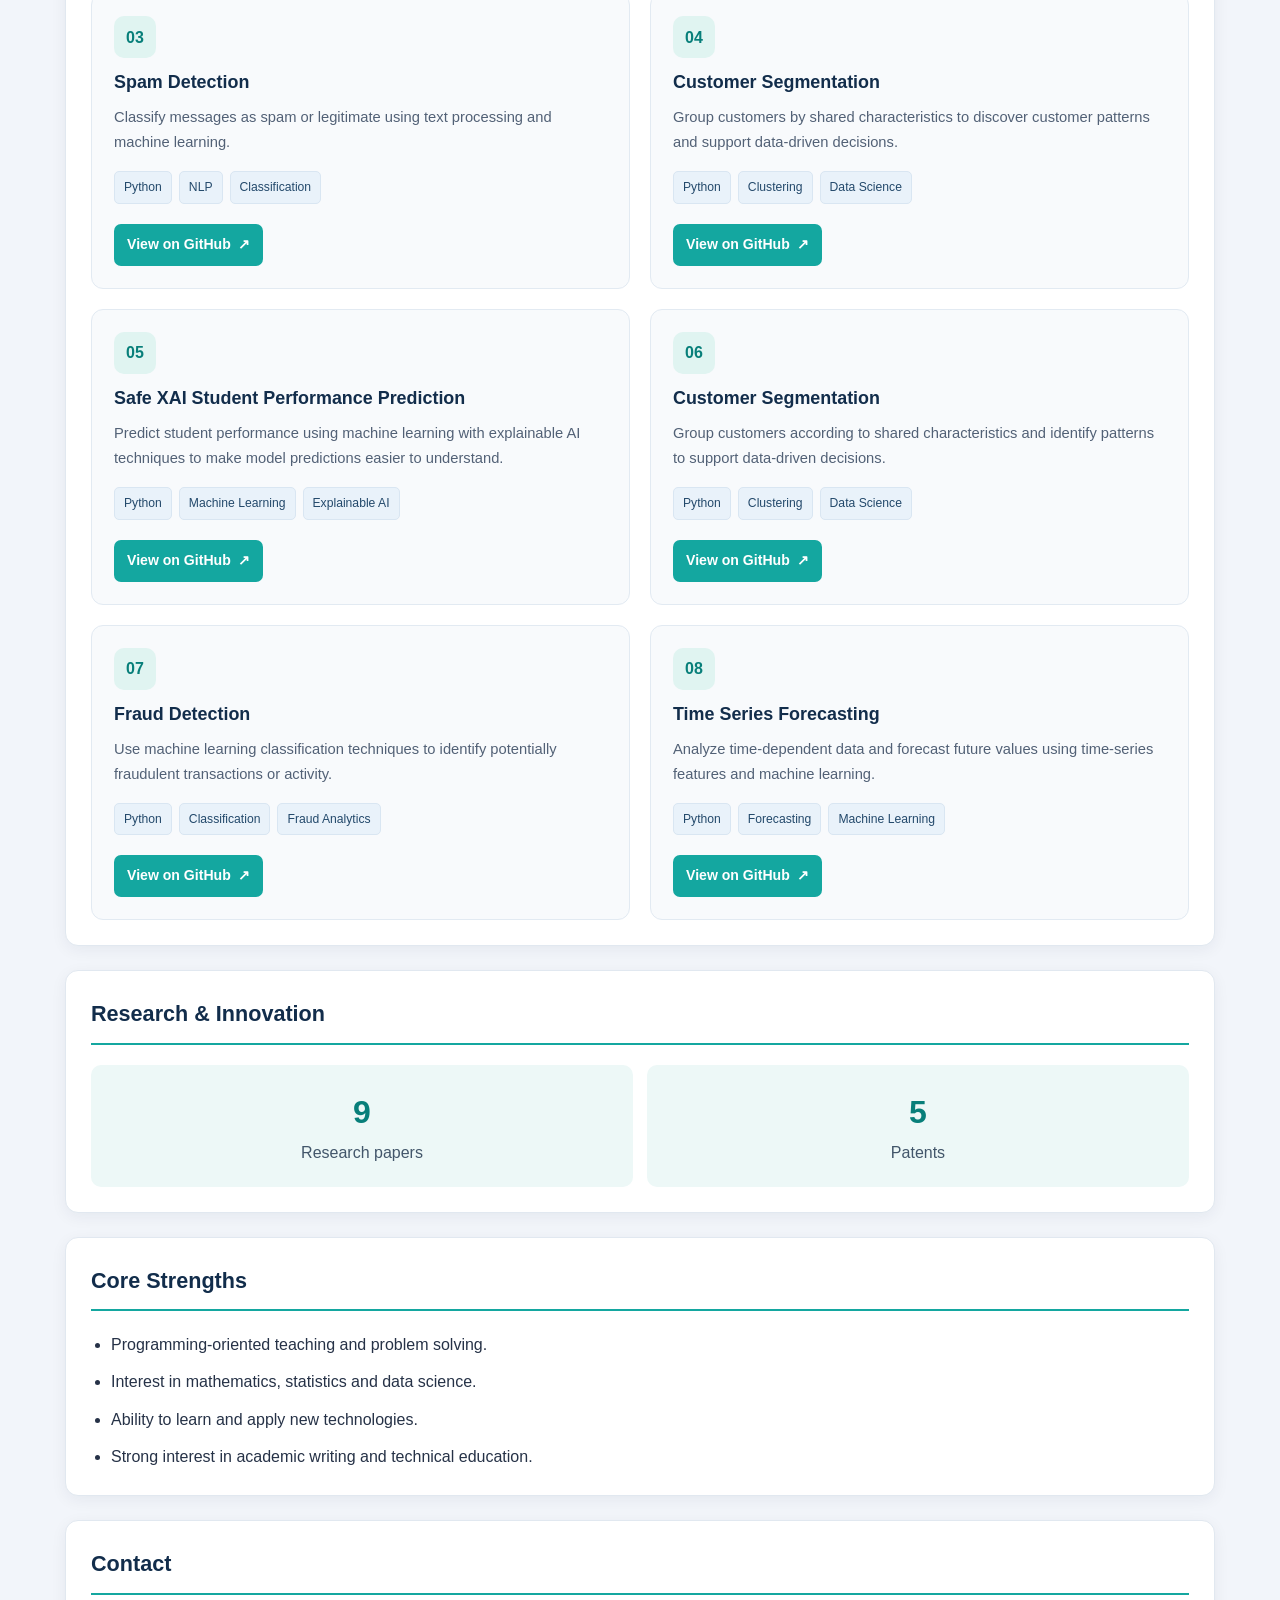
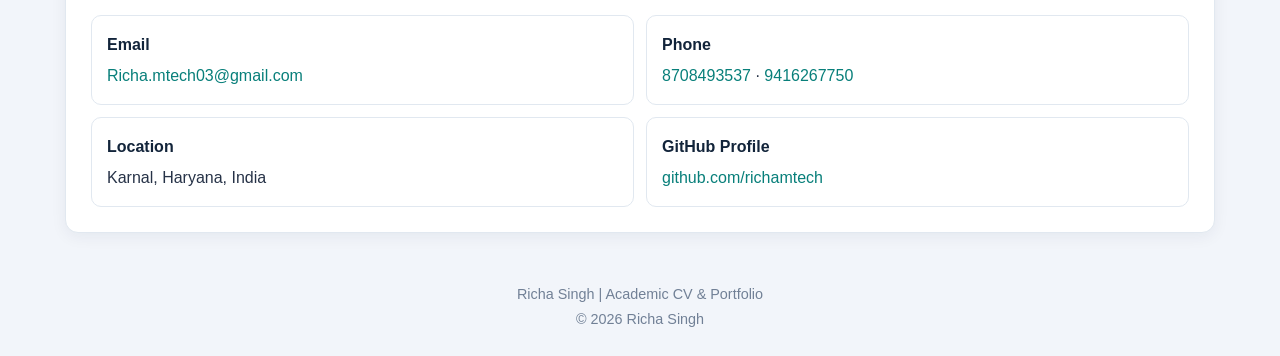
==== commit 560abef3: "Add files via upload" ====
--- a/index.html
+++ b/index.html
@@ -27,6 +27,7 @@
             <a href="#education">Education</a>
             <a href="#skills">Skills</a>
             <a href="#projects">Projects</a>
+            <a href="ml-studio.html">ML Studio</a>
             <a href="#research">Research</a>
             <a href="#contact">Contact</a>
         </div>
@@ -378,7 +379,7 @@
                     <span>Python</span><span>Classification</span><span>Fraud Analytics</span>
                 </div>
                 <a class="project-link"
-                   href="https://github.com/richamtech/project-8-"
+                   href="https://github.com/richamtech/project-8"
                    target="_blank" rel="noopener noreferrer">
                     View on GitHub <span aria-hidden="true">↗</span>
                 </a>
@@ -395,7 +396,7 @@
                     <span>Python</span><span>Forecasting</span><span>Machine Learning</span>
                 </div>
                 <a class="project-link"
-                   href="https://github.com/richamtech/project-10-"
+                   href="https://github.com/richamtech/project-10"
                    target="_blank" rel="noopener noreferrer">
                     View on GitHub <span aria-hidden="true">↗</span>
                 </a>
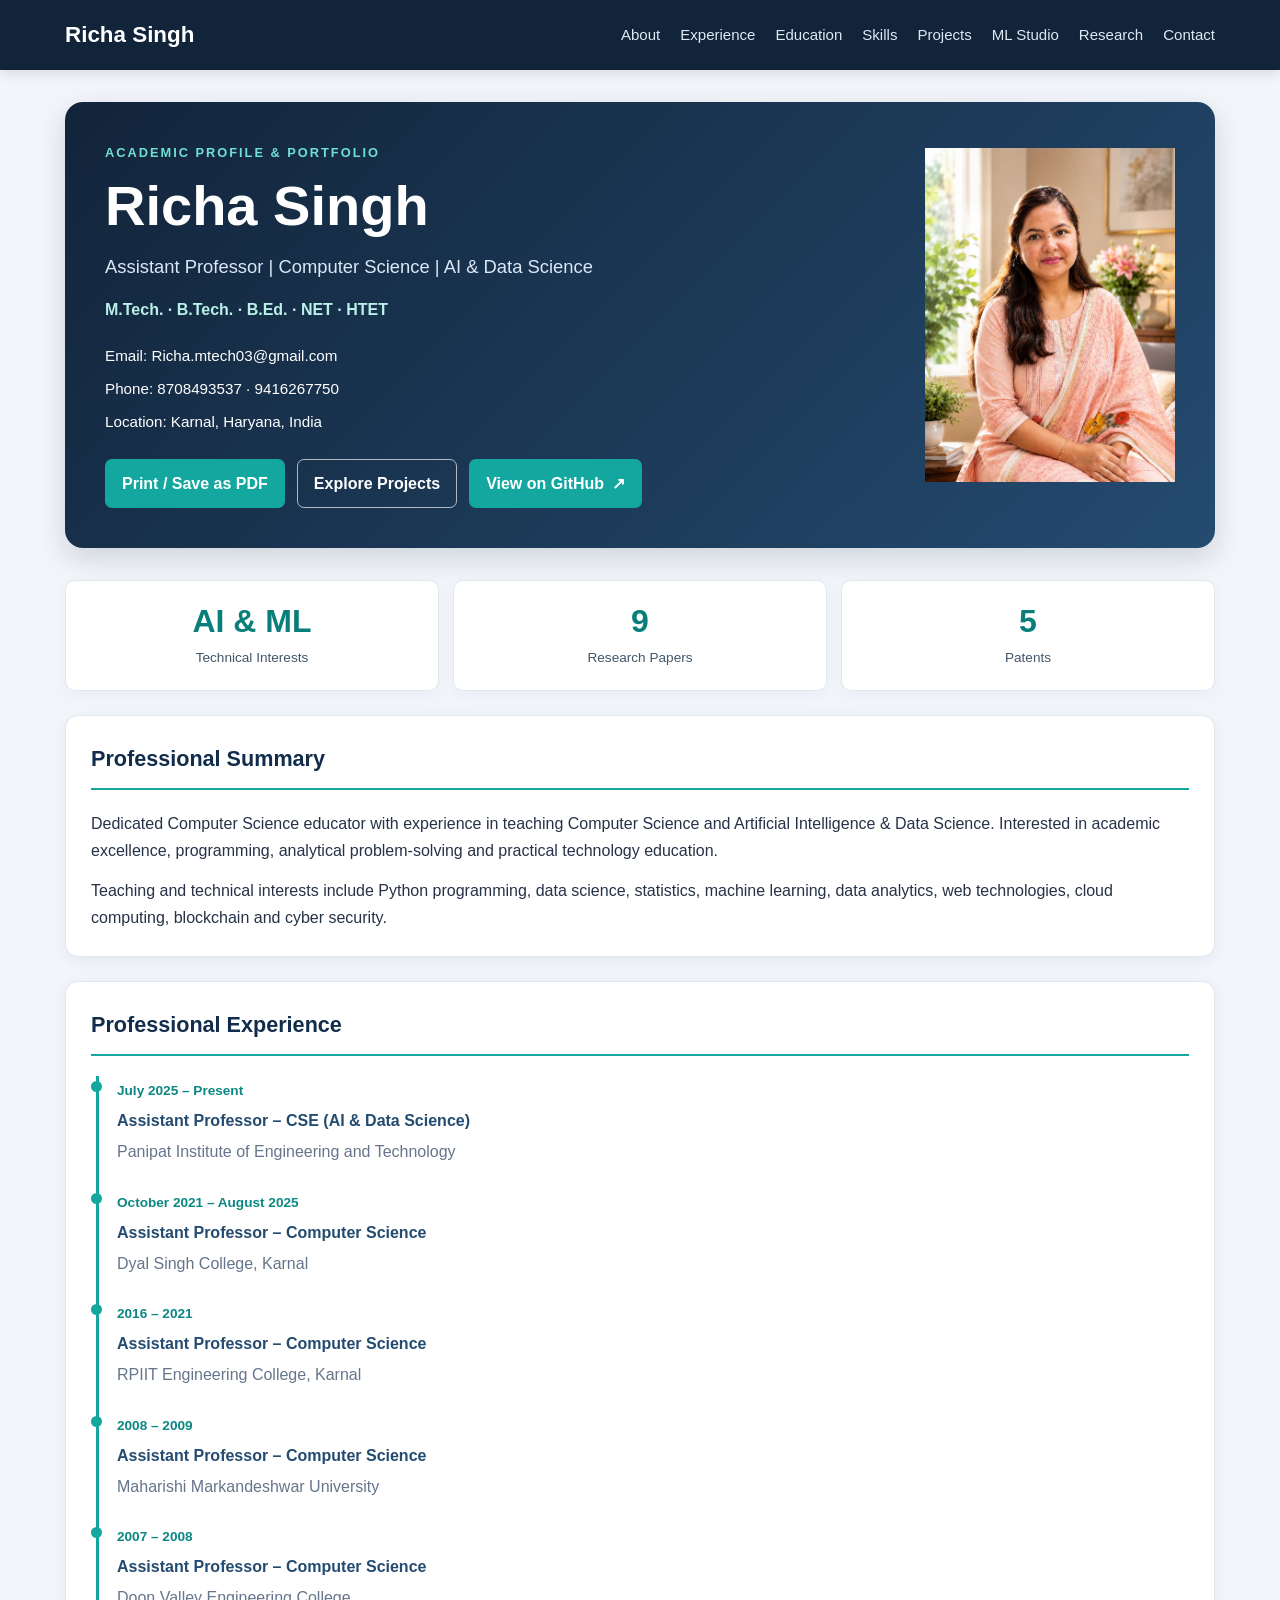
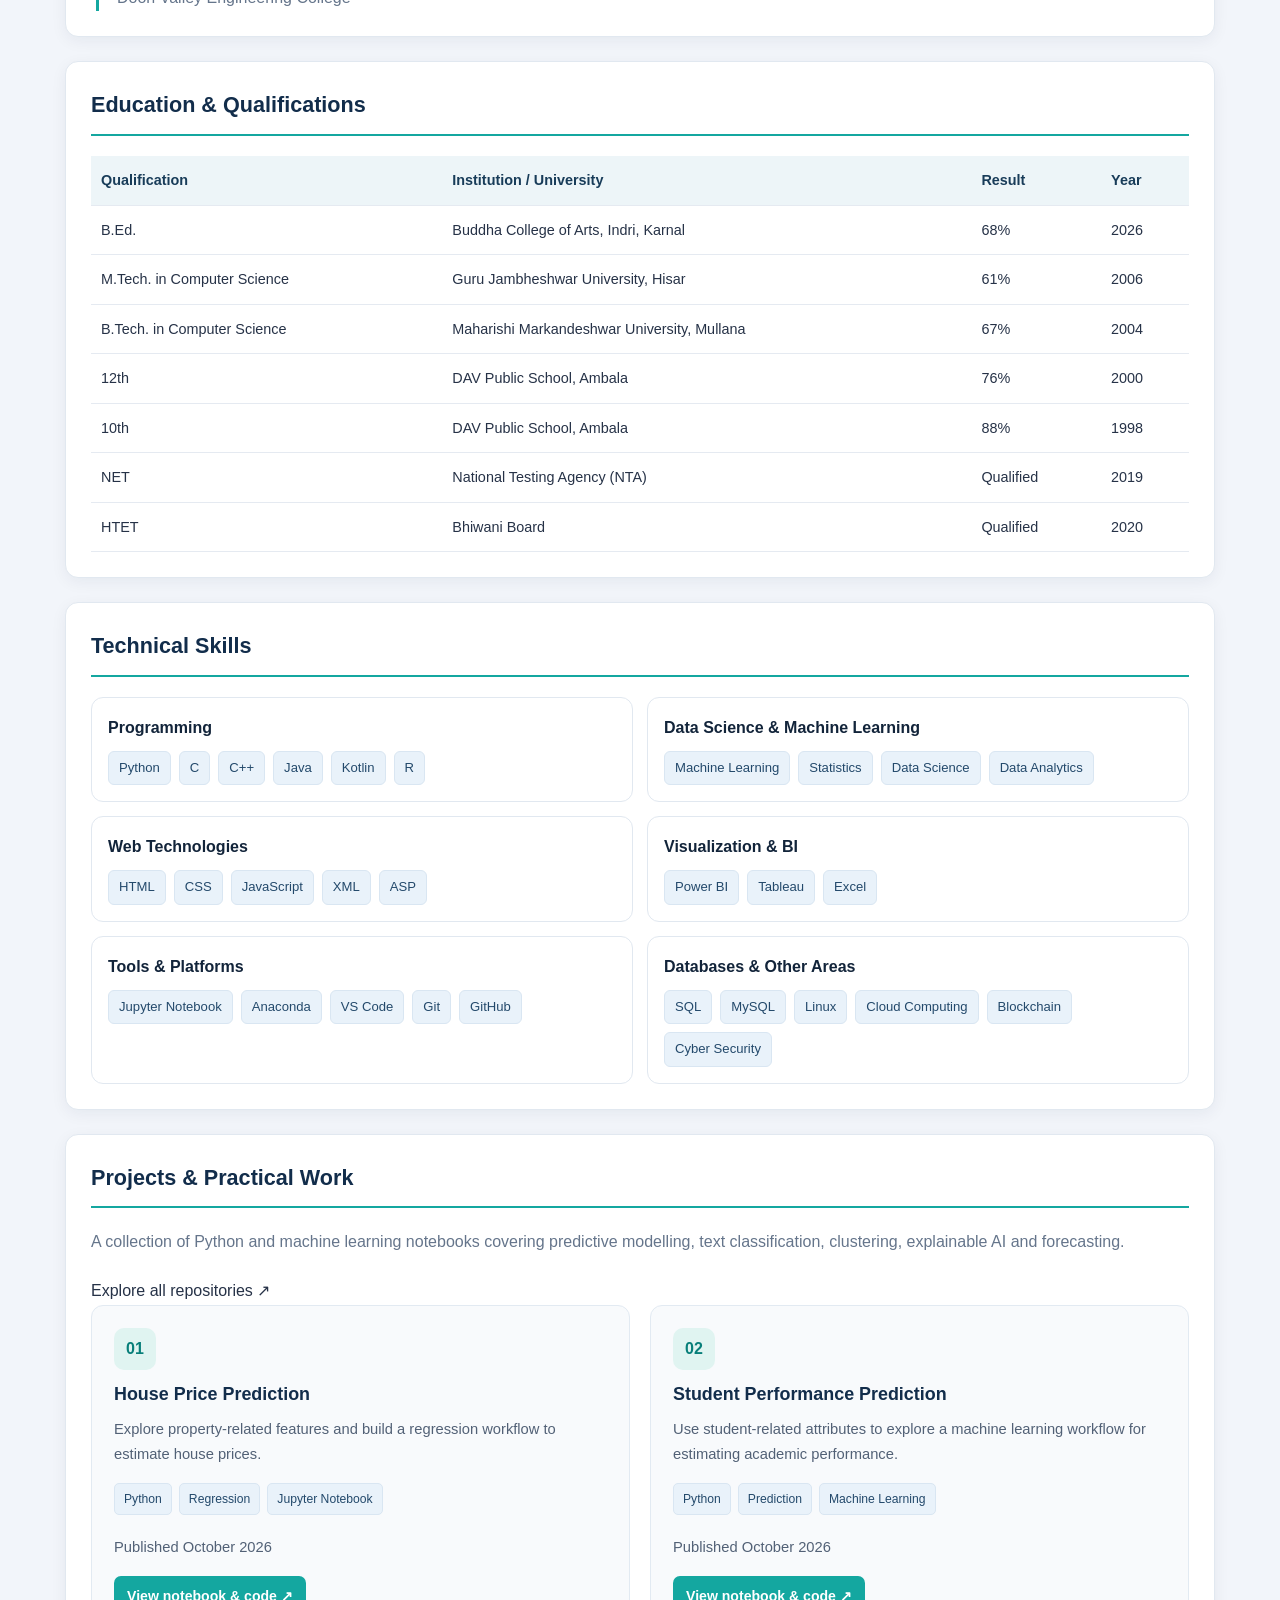
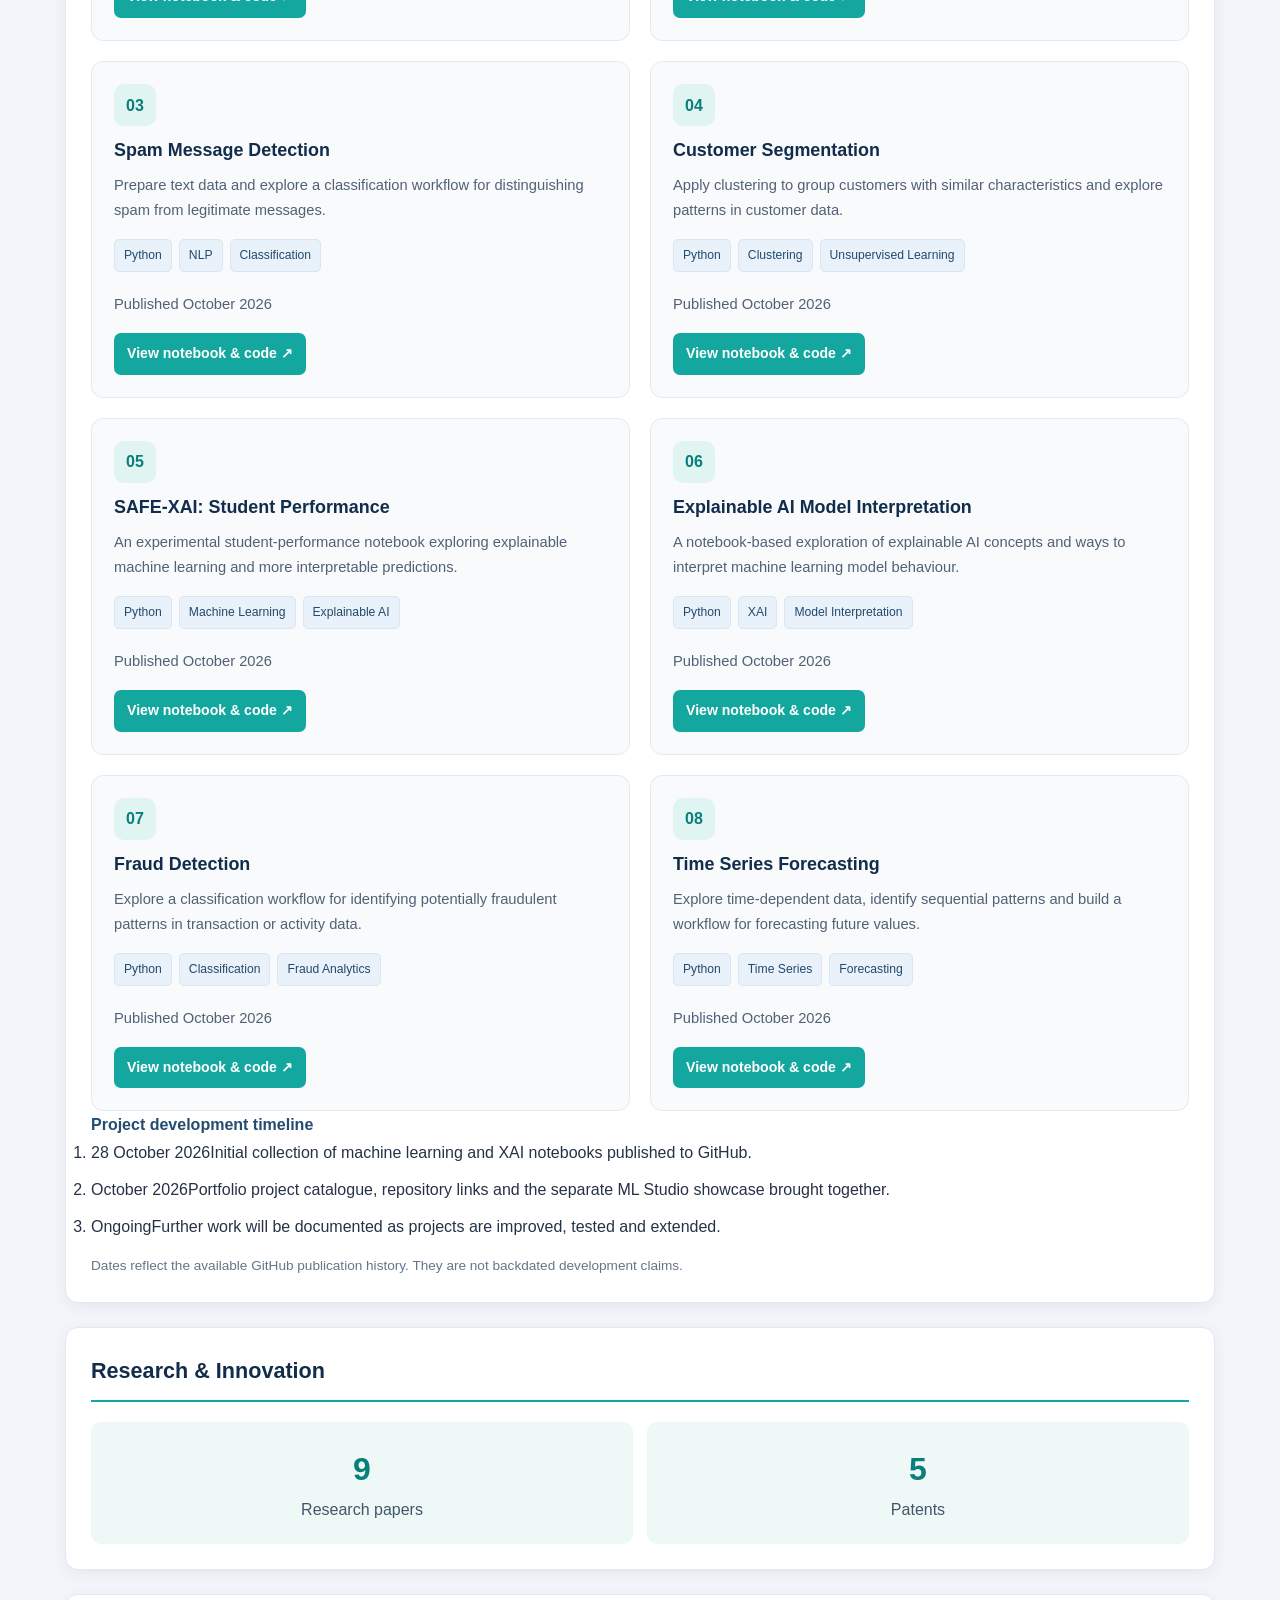
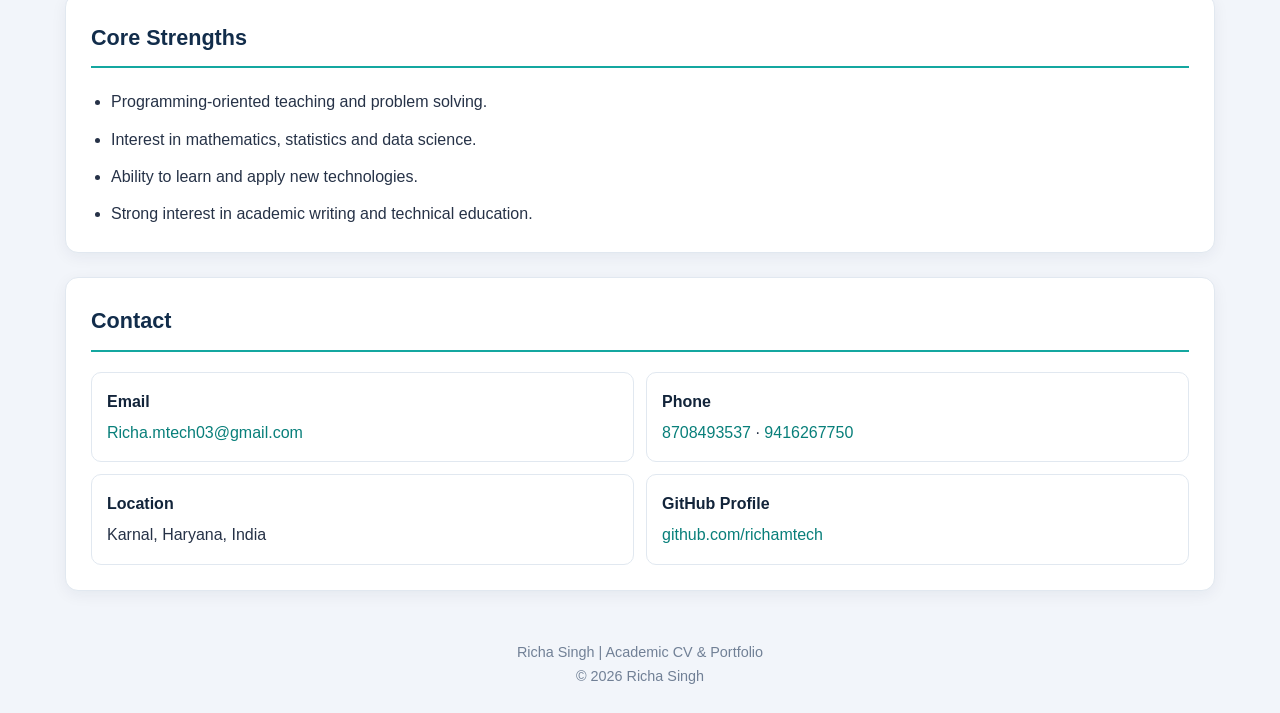
==== commit ac7b596c: "Improve portfolio project showcase and GitHub links" ====
--- a/index.html
+++ b/index.html
@@ -59,8 +59,9 @@
                 <button class="button" id="printResume" type="button">
                     Print / Save as PDF
                 </button>
-                <a class="button button-outline" href="#projects">
-                    View Projects
+                <a class="button button-outline" href="#projects">Explore Projects</a>
+                <a class="button" href="https://github.com/richaportfolio/richaz" target="_blank" rel="noopener noreferrer">
+                    View on GitHub <span aria-hidden="true">↗</span>
                 </a>
             </div>
         </div>
@@ -254,158 +255,33 @@
 
     <!-- PROJECTS -->
     <section class="panel projects-section" id="projects">
-        <h2 class="section-title">Machine Learning Projects</h2>
-        <p class="projects-intro">
-            Selected projects in predictive analytics, classification,
-            natural language processing and customer analytics.
-        </p>
-
+        <div class="projects-heading">
+            <div>
+                <h2 class="section-title">Projects &amp; Practical Work</h2>
+                <p class="projects-intro">A collection of Python and machine learning notebooks covering predictive modelling, text classification, clustering, explainable AI and forecasting.</p>
+            </div>
+            <a class="project-hub-link" href="https://github.com/richamtech" target="_blank" rel="noopener noreferrer">Explore all repositories ↗</a>
+        </div>
         <div class="projects-grid">
-
-            <article class="project-card">
-                <div class="project-number">01</div>
-                <h3>House Price Prediction</h3>
-                <p>
-                    Predict house prices using property-related features
-                    and machine learning regression techniques.
-                </p>
-                <div class="project-tags">
-                    <span>Python</span><span>Machine Learning</span>
-                    <span>Regression</span>
-                </div>
-                <a class="project-link"
-                   href="https://github.com/richamtech/project-1-"
-                   target="_blank" rel="noopener noreferrer">
-                    View on GitHub <span aria-hidden="true">↗</span>
-                </a>
-            </article>
-
-            <article class="project-card">
-                <div class="project-number">02</div>
-                <h3>Student Performance Prediction</h3>
-                <p>
-                    Analyze student-related data and predict academic
-                    performance using machine learning techniques.
-                </p>
-                <div class="project-tags">
-                    <span>Python</span><span>Prediction</span>
-                    <span>Machine Learning</span>
-                </div>
-                <a class="project-link"
-                   href="https://github.com/richamtech/project-2-"
-                   target="_blank" rel="noopener noreferrer">
-                    View on GitHub <span aria-hidden="true">↗</span>
-                </a>
-            </article>
-
-            <article class="project-card">
-                <div class="project-number">03</div>
-                <h3>Spam Detection</h3>
-                <p>
-                    Classify messages as spam or legitimate using text
-                    processing and machine learning.
-                </p>
-                <div class="project-tags">
-                    <span>Python</span><span>NLP</span>
-                    <span>Classification</span>
-                </div>
-                <a class="project-link"
-                   href="https://github.com/richamtech/project-3"
-                   target="_blank" rel="noopener noreferrer">
-                    View on GitHub <span aria-hidden="true">↗</span>
-                </a>
-            </article>
-
-            <article class="project-card">
-                <div class="project-number">04</div>
-                <h3>Customer Segmentation</h3>
-                <p>
-                    Group customers by shared characteristics to discover
-                    customer patterns and support data-driven decisions.
-                </p>
-                <div class="project-tags">
-                    <span>Python</span><span>Clustering</span>
-                    <span>Data Science</span>
-                </div>
-                <a class="project-link"
-                   href="https://github.com/richamtech/project-4-"
-                   target="_blank" rel="noopener noreferrer">
-                    View on GitHub <span aria-hidden="true">↗</span>
-                </a>
-            </article>
-
-            <article class="project-card">
-                <div class="project-number">05</div>
-                <h3>Safe XAI Student Performance Prediction</h3>
-                <p>
-                    Predict student performance using machine learning with
-                    explainable AI techniques to make model predictions easier to understand.
-                </p>
-                <div class="project-tags">
-                    <span>Python</span><span>Machine Learning</span><span>Explainable AI</span>
-                </div>
-                <a class="project-link"
-                   href="https://github.com/richamtech/project5"
-                   target="_blank" rel="noopener noreferrer">
-                    View on GitHub <span aria-hidden="true">↗</span>
-                </a>
-            </article>
-
-            <article class="project-card">
-                <div class="project-number">06</div>
-                <h3>Customer Segmentation</h3>
-                <p>
-                    Group customers according to shared characteristics and
-                    identify patterns to support data-driven decisions.
-                </p>
-                <div class="project-tags">
-                    <span>Python</span><span>Clustering</span><span>Data Science</span>
-                </div>
-                <a class="project-link"
-                   href="https://github.com/richamtech/project-7-"
-                   target="_blank" rel="noopener noreferrer">
-                    View on GitHub <span aria-hidden="true">↗</span>
-                </a>
-            </article>
-
-            <article class="project-card">
-                <div class="project-number">07</div>
-                <h3>Fraud Detection</h3>
-                <p>
-                    Use machine learning classification techniques to identify
-                    potentially fraudulent transactions or activity.
-                </p>
-                <div class="project-tags">
-                    <span>Python</span><span>Classification</span><span>Fraud Analytics</span>
-                </div>
-                <a class="project-link"
-                   href="https://github.com/richamtech/project-8"
-                   target="_blank" rel="noopener noreferrer">
-                    View on GitHub <span aria-hidden="true">↗</span>
-                </a>
-            </article>
-
-            <article class="project-card">
-                <div class="project-number">08</div>
-                <h3>Time Series Forecasting</h3>
-                <p>
-                    Analyze time-dependent data and forecast future values
-                    using time-series features and machine learning.
-                </p>
-                <div class="project-tags">
-                    <span>Python</span><span>Forecasting</span><span>Machine Learning</span>
-                </div>
-                <a class="project-link"
-                   href="https://github.com/richamtech/project-10"
-                   target="_blank" rel="noopener noreferrer">
-                    View on GitHub <span aria-hidden="true">↗</span>
-                </a>
-            </article>
-
-        </div>
-    </section>
-
-
+            <article class="project-card"><div class="project-number">01</div><h3>House Price Prediction</h3><p>Explore property-related features and build a regression workflow to estimate house prices.</p><div class="project-tags"><span>Python</span><span>Regression</span><span>Jupyter Notebook</span></div><p class="project-meta"><time datetime="2026-10-28">Published October 2026</time></p><a class="project-link" href="https://github.com/richamtech/project-1-" target="_blank" rel="noopener noreferrer">View notebook &amp; code ↗</a></article>
+            <article class="project-card"><div class="project-number">02</div><h3>Student Performance Prediction</h3><p>Use student-related attributes to explore a machine learning workflow for estimating academic performance.</p><div class="project-tags"><span>Python</span><span>Prediction</span><span>Machine Learning</span></div><p class="project-meta"><time datetime="2026-10-28">Published October 2026</time></p><a class="project-link" href="https://github.com/richamtech/project-2-" target="_blank" rel="noopener noreferrer">View notebook &amp; code ↗</a></article>
+            <article class="project-card"><div class="project-number">03</div><h3>Spam Message Detection</h3><p>Prepare text data and explore a classification workflow for distinguishing spam from legitimate messages.</p><div class="project-tags"><span>Python</span><span>NLP</span><span>Classification</span></div><p class="project-meta"><time datetime="2026-10-28">Published October 2026</time></p><a class="project-link" href="https://github.com/richamtech/project-3" target="_blank" rel="noopener noreferrer">View notebook &amp; code ↗</a></article>
+            <article class="project-card"><div class="project-number">04</div><h3>Customer Segmentation</h3><p>Apply clustering to group customers with similar characteristics and explore patterns in customer data.</p><div class="project-tags"><span>Python</span><span>Clustering</span><span>Unsupervised Learning</span></div><p class="project-meta"><time datetime="2026-10-28">Published October 2026</time></p><a class="project-link" href="https://github.com/richamtech/project-4-" target="_blank" rel="noopener noreferrer">View notebook &amp; code ↗</a></article>
+            <article class="project-card"><div class="project-number">05</div><h3>SAFE-XAI: Student Performance</h3><p>An experimental student-performance notebook exploring explainable machine learning and more interpretable predictions.</p><div class="project-tags"><span>Python</span><span>Machine Learning</span><span>Explainable AI</span></div><p class="project-meta"><time datetime="2026-10-28">Published October 2026</time></p><a class="project-link" href="https://github.com/richamtech/project5" target="_blank" rel="noopener noreferrer">View notebook &amp; code ↗</a></article>
+            <article class="project-card"><div class="project-number">06</div><h3>Explainable AI Model Interpretation</h3><p>A notebook-based exploration of explainable AI concepts and ways to interpret machine learning model behaviour.</p><div class="project-tags"><span>Python</span><span>XAI</span><span>Model Interpretation</span></div><p class="project-meta"><time datetime="2026-10-28">Published October 2026</time></p><a class="project-link" href="https://github.com/richamtech/project-9-" target="_blank" rel="noopener noreferrer">View notebook &amp; code ↗</a></article>
+            <article class="project-card"><div class="project-number">07</div><h3>Fraud Detection</h3><p>Explore a classification workflow for identifying potentially fraudulent patterns in transaction or activity data.</p><div class="project-tags"><span>Python</span><span>Classification</span><span>Fraud Analytics</span></div><p class="project-meta"><time datetime="2026-10-28">Published October 2026</time></p><a class="project-link" href="https://github.com/richamtech/project-8" target="_blank" rel="noopener noreferrer">View notebook &amp; code ↗</a></article>
+            <article class="project-card"><div class="project-number">08</div><h3>Time Series Forecasting</h3><p>Explore time-dependent data, identify sequential patterns and build a workflow for forecasting future values.</p><div class="project-tags"><span>Python</span><span>Time Series</span><span>Forecasting</span></div><p class="project-meta"><time datetime="2026-10-28">Published October 2026</time></p><a class="project-link" href="https://github.com/richamtech/project-10" target="_blank" rel="noopener noreferrer">View notebook &amp; code ↗</a></article>
+        </div>
+        <div class="project-timeline">
+            <h3>Project development timeline</h3>
+            <ol>
+                <li><time datetime="2026-10-28">28 October 2026</time><span>Initial collection of machine learning and XAI notebooks published to GitHub.</span></li>
+                <li><time datetime="2026-10">October 2026</time><span>Portfolio project catalogue, repository links and the separate ML Studio showcase brought together.</span></li>
+                <li><time>Ongoing</time><span>Further work will be documented as projects are improved, tested and extended.</span></li>
+            </ol>
+            <p class="small-note">Dates reflect the available GitHub publication history. They are not backdated development claims.</p>
+        </div>
+    </section>
 
     <!-- RESEARCH -->
     <section class="panel" id="research">
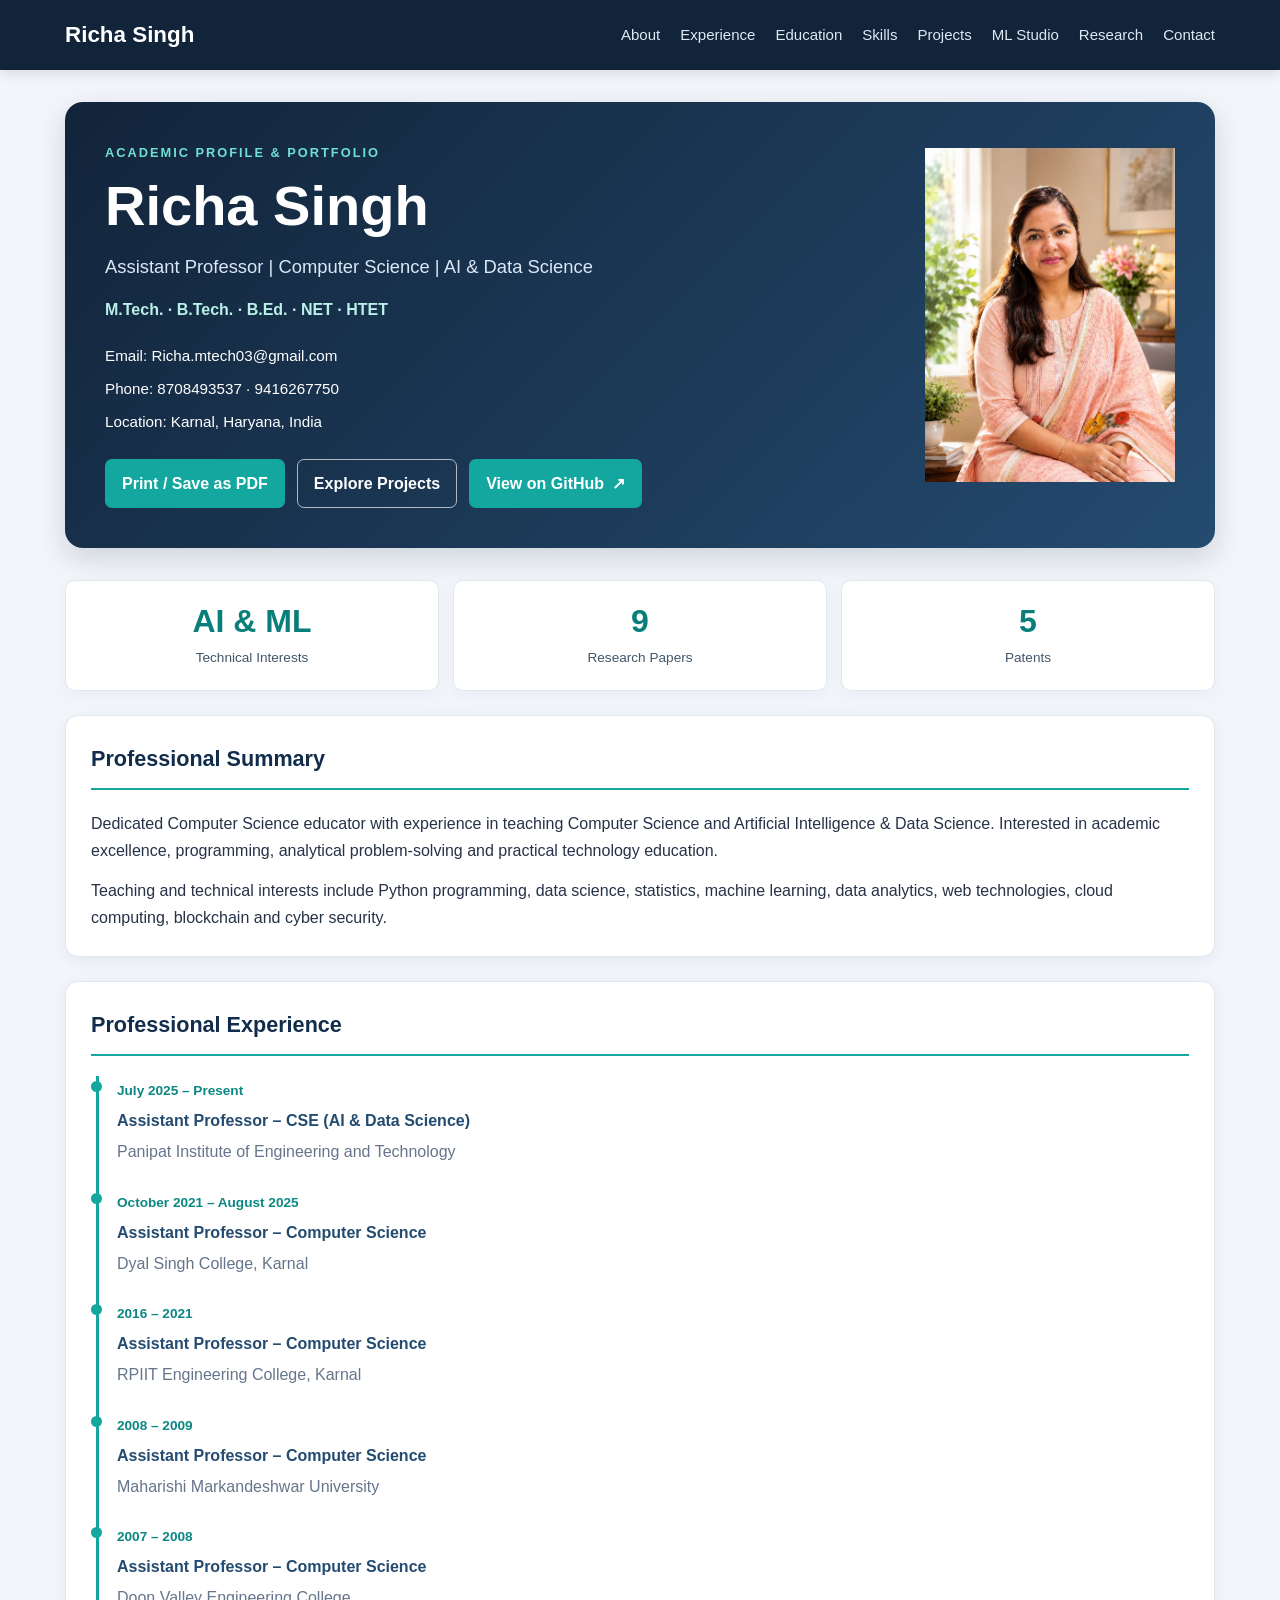
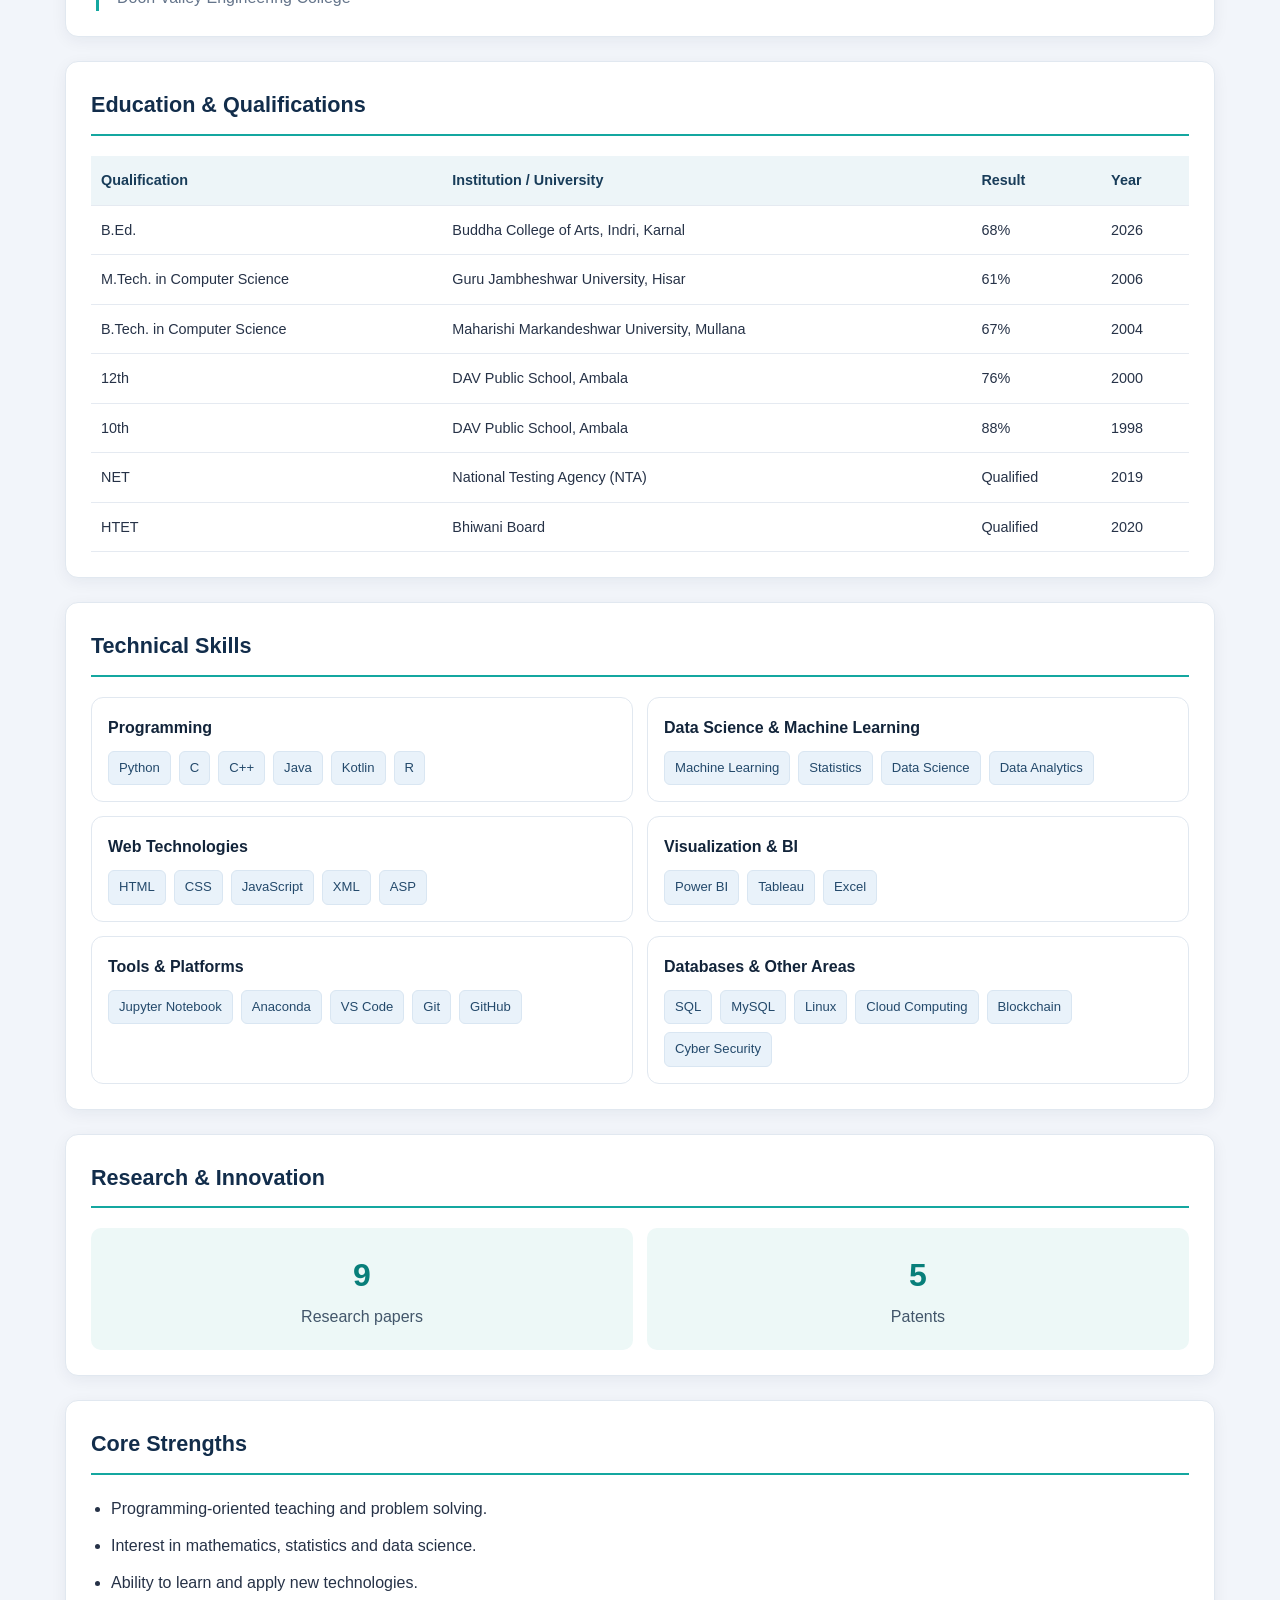
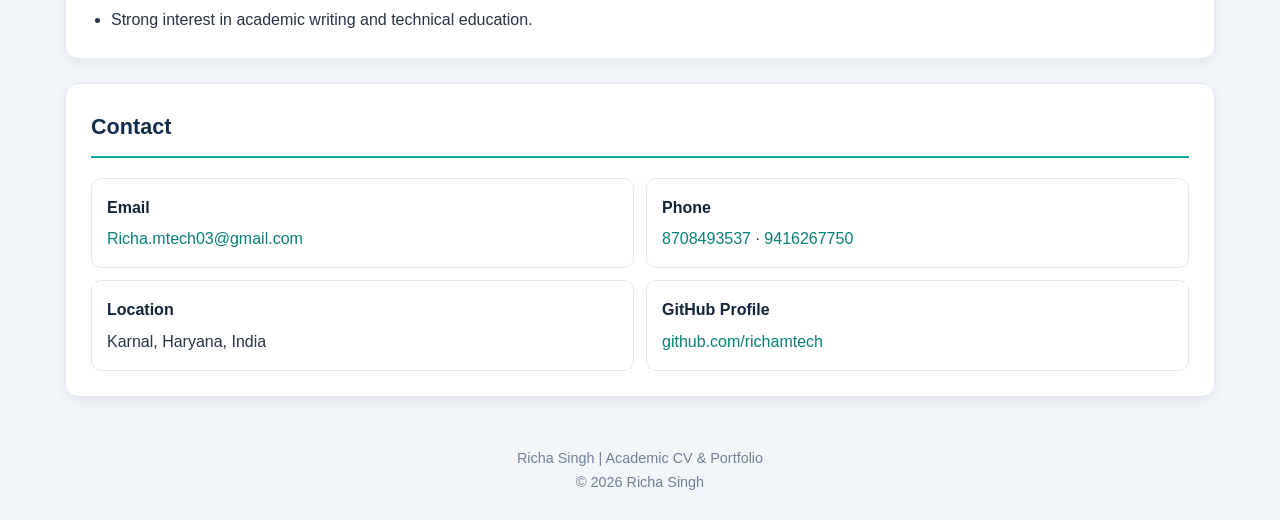
==== commit 98f9d07f: "Move projects section to separate page" ====
--- a/index.html
+++ b/index.html
@@ -26,7 +26,7 @@
             <a href="#experience">Experience</a>
             <a href="#education">Education</a>
             <a href="#skills">Skills</a>
-            <a href="#projects">Projects</a>
+            <a href="projects.html">Projects</a>
             <a href="ml-studio.html">ML Studio</a>
             <a href="#research">Research</a>
             <a href="#contact">Contact</a>
@@ -59,7 +59,7 @@
                 <button class="button" id="printResume" type="button">
                     Print / Save as PDF
                 </button>
-                <a class="button button-outline" href="#projects">Explore Projects</a>
+                <a class="button button-outline" href="projects.html">Explore Projects</a>
                 <a class="button" href="https://github.com/richaportfolio/richaz" target="_blank" rel="noopener noreferrer">
                     View on GitHub <span aria-hidden="true">↗</span>
                 </a>
@@ -253,36 +253,6 @@
         </div>
     </section>
 
-    <!-- PROJECTS -->
-    <section class="panel projects-section" id="projects">
-        <div class="projects-heading">
-            <div>
-                <h2 class="section-title">Projects &amp; Practical Work</h2>
-                <p class="projects-intro">A collection of Python and machine learning notebooks covering predictive modelling, text classification, clustering, explainable AI and forecasting.</p>
-            </div>
-            <a class="project-hub-link" href="https://github.com/richamtech" target="_blank" rel="noopener noreferrer">Explore all repositories ↗</a>
-        </div>
-        <div class="projects-grid">
-            <article class="project-card"><div class="project-number">01</div><h3>House Price Prediction</h3><p>Explore property-related features and build a regression workflow to estimate house prices.</p><div class="project-tags"><span>Python</span><span>Regression</span><span>Jupyter Notebook</span></div><p class="project-meta"><time datetime="2026-10-28">Published October 2026</time></p><a class="project-link" href="https://github.com/richamtech/project-1-" target="_blank" rel="noopener noreferrer">View notebook &amp; code ↗</a></article>
-            <article class="project-card"><div class="project-number">02</div><h3>Student Performance Prediction</h3><p>Use student-related attributes to explore a machine learning workflow for estimating academic performance.</p><div class="project-tags"><span>Python</span><span>Prediction</span><span>Machine Learning</span></div><p class="project-meta"><time datetime="2026-10-28">Published October 2026</time></p><a class="project-link" href="https://github.com/richamtech/project-2-" target="_blank" rel="noopener noreferrer">View notebook &amp; code ↗</a></article>
-            <article class="project-card"><div class="project-number">03</div><h3>Spam Message Detection</h3><p>Prepare text data and explore a classification workflow for distinguishing spam from legitimate messages.</p><div class="project-tags"><span>Python</span><span>NLP</span><span>Classification</span></div><p class="project-meta"><time datetime="2026-10-28">Published October 2026</time></p><a class="project-link" href="https://github.com/richamtech/project-3" target="_blank" rel="noopener noreferrer">View notebook &amp; code ↗</a></article>
-            <article class="project-card"><div class="project-number">04</div><h3>Customer Segmentation</h3><p>Apply clustering to group customers with similar characteristics and explore patterns in customer data.</p><div class="project-tags"><span>Python</span><span>Clustering</span><span>Unsupervised Learning</span></div><p class="project-meta"><time datetime="2026-10-28">Published October 2026</time></p><a class="project-link" href="https://github.com/richamtech/project-4-" target="_blank" rel="noopener noreferrer">View notebook &amp; code ↗</a></article>
-            <article class="project-card"><div class="project-number">05</div><h3>SAFE-XAI: Student Performance</h3><p>An experimental student-performance notebook exploring explainable machine learning and more interpretable predictions.</p><div class="project-tags"><span>Python</span><span>Machine Learning</span><span>Explainable AI</span></div><p class="project-meta"><time datetime="2026-10-28">Published October 2026</time></p><a class="project-link" href="https://github.com/richamtech/project5" target="_blank" rel="noopener noreferrer">View notebook &amp; code ↗</a></article>
-            <article class="project-card"><div class="project-number">06</div><h3>Explainable AI Model Interpretation</h3><p>A notebook-based exploration of explainable AI concepts and ways to interpret machine learning model behaviour.</p><div class="project-tags"><span>Python</span><span>XAI</span><span>Model Interpretation</span></div><p class="project-meta"><time datetime="2026-10-28">Published October 2026</time></p><a class="project-link" href="https://github.com/richamtech/project-9-" target="_blank" rel="noopener noreferrer">View notebook &amp; code ↗</a></article>
-            <article class="project-card"><div class="project-number">07</div><h3>Fraud Detection</h3><p>Explore a classification workflow for identifying potentially fraudulent patterns in transaction or activity data.</p><div class="project-tags"><span>Python</span><span>Classification</span><span>Fraud Analytics</span></div><p class="project-meta"><time datetime="2026-10-28">Published October 2026</time></p><a class="project-link" href="https://github.com/richamtech/project-8" target="_blank" rel="noopener noreferrer">View notebook &amp; code ↗</a></article>
-            <article class="project-card"><div class="project-number">08</div><h3>Time Series Forecasting</h3><p>Explore time-dependent data, identify sequential patterns and build a workflow for forecasting future values.</p><div class="project-tags"><span>Python</span><span>Time Series</span><span>Forecasting</span></div><p class="project-meta"><time datetime="2026-10-28">Published October 2026</time></p><a class="project-link" href="https://github.com/richamtech/project-10" target="_blank" rel="noopener noreferrer">View notebook &amp; code ↗</a></article>
-        </div>
-        <div class="project-timeline">
-            <h3>Project development timeline</h3>
-            <ol>
-                <li><time datetime="2026-10-28">28 October 2026</time><span>Initial collection of machine learning and XAI notebooks published to GitHub.</span></li>
-                <li><time datetime="2026-10">October 2026</time><span>Portfolio project catalogue, repository links and the separate ML Studio showcase brought together.</span></li>
-                <li><time>Ongoing</time><span>Further work will be documented as projects are improved, tested and extended.</span></li>
-            </ol>
-            <p class="small-note">Dates reflect the available GitHub publication history. They are not backdated development claims.</p>
-        </div>
-    </section>
-
     <!-- RESEARCH -->
     <section class="panel" id="research">
         <h2 class="section-title">Research &amp; Innovation</h2>
--- a/style.css
+++ b/style.css
@@ -969,3 +969,22 @@
 }
 
 
+
+
+/* Project showcase refinements */
+.projects-heading{display:flex;align-items:flex-start;justify-content:space-between;gap:18px;margin-bottom:22px}
+.projects-heading .section-title{margin-bottom:12px}
+.projects-heading .projects-intro{margin-bottom:0!important}
+.project-hub-link{flex:0 0 auto;display:inline-flex;align-items:center;justify-content:center;padding:9px 13px;border:1px solid var(--teal);border-radius:7px;color:#087f7a;font-size:.88rem;font-weight:700}
+.project-hub-link:hover{background:var(--soft-teal)}
+.project-meta{color:var(--muted);font-size:.78rem!important;margin:0 0 14px!important}
+.project-card{height:100%}
+.project-card .project-link{margin-top:auto}
+.project-timeline{margin-top:30px;padding:22px;border:1px solid var(--line);border-radius:12px;background:#f8fbfd}
+.project-timeline h3{margin:0 0 18px;color:var(--navy)}
+.project-timeline ol{list-style:none;padding:0;margin:0;display:grid;gap:14px}
+.project-timeline li{display:grid;grid-template-columns:170px 1fr;gap:16px;padding-left:14px;border-left:3px solid var(--teal)}
+.project-timeline time{color:#087f7a;font-weight:700}
+.project-timeline li span{color:#526176}
+@media(max-width:760px){.projects-heading{flex-direction:column}.project-timeline li{grid-template-columns:1fr;gap:3px}}
+@media(min-width:1100px){.projects-grid{grid-template-columns:repeat(3,minmax(0,1fr))}}
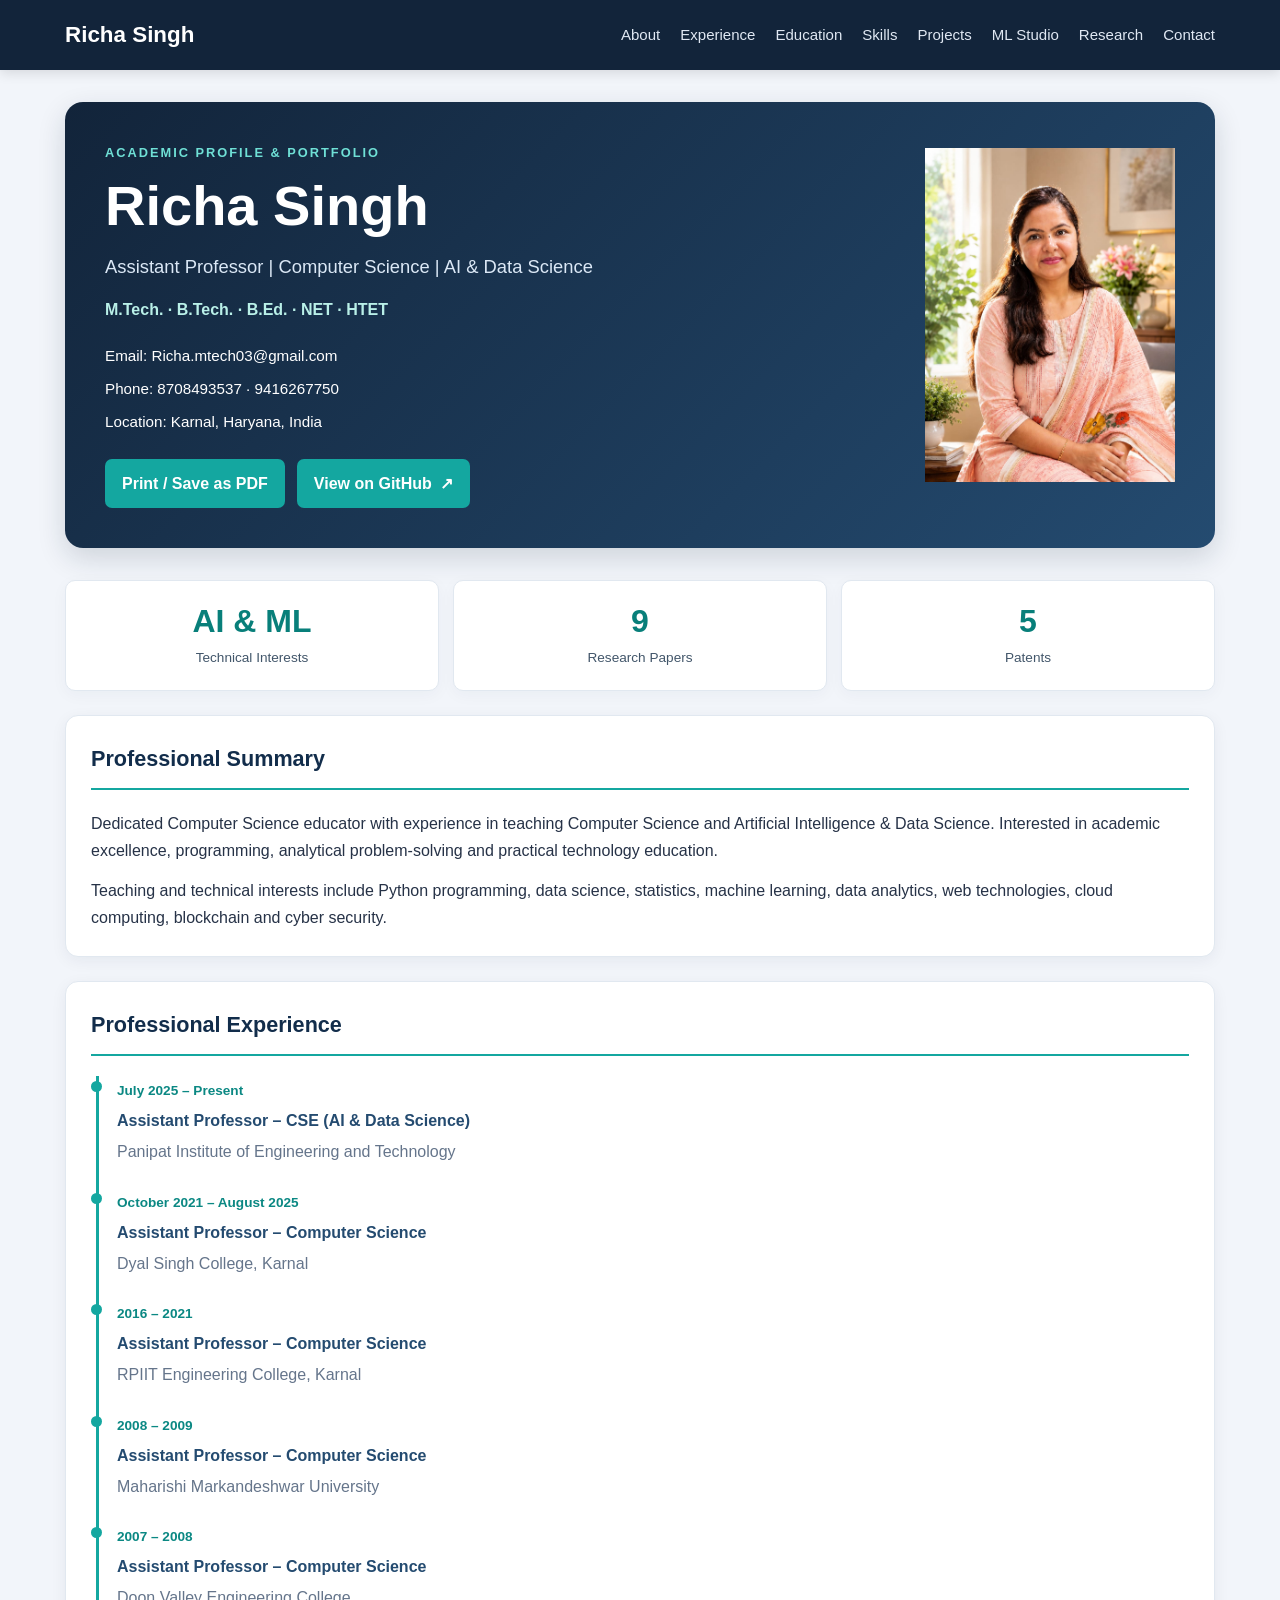
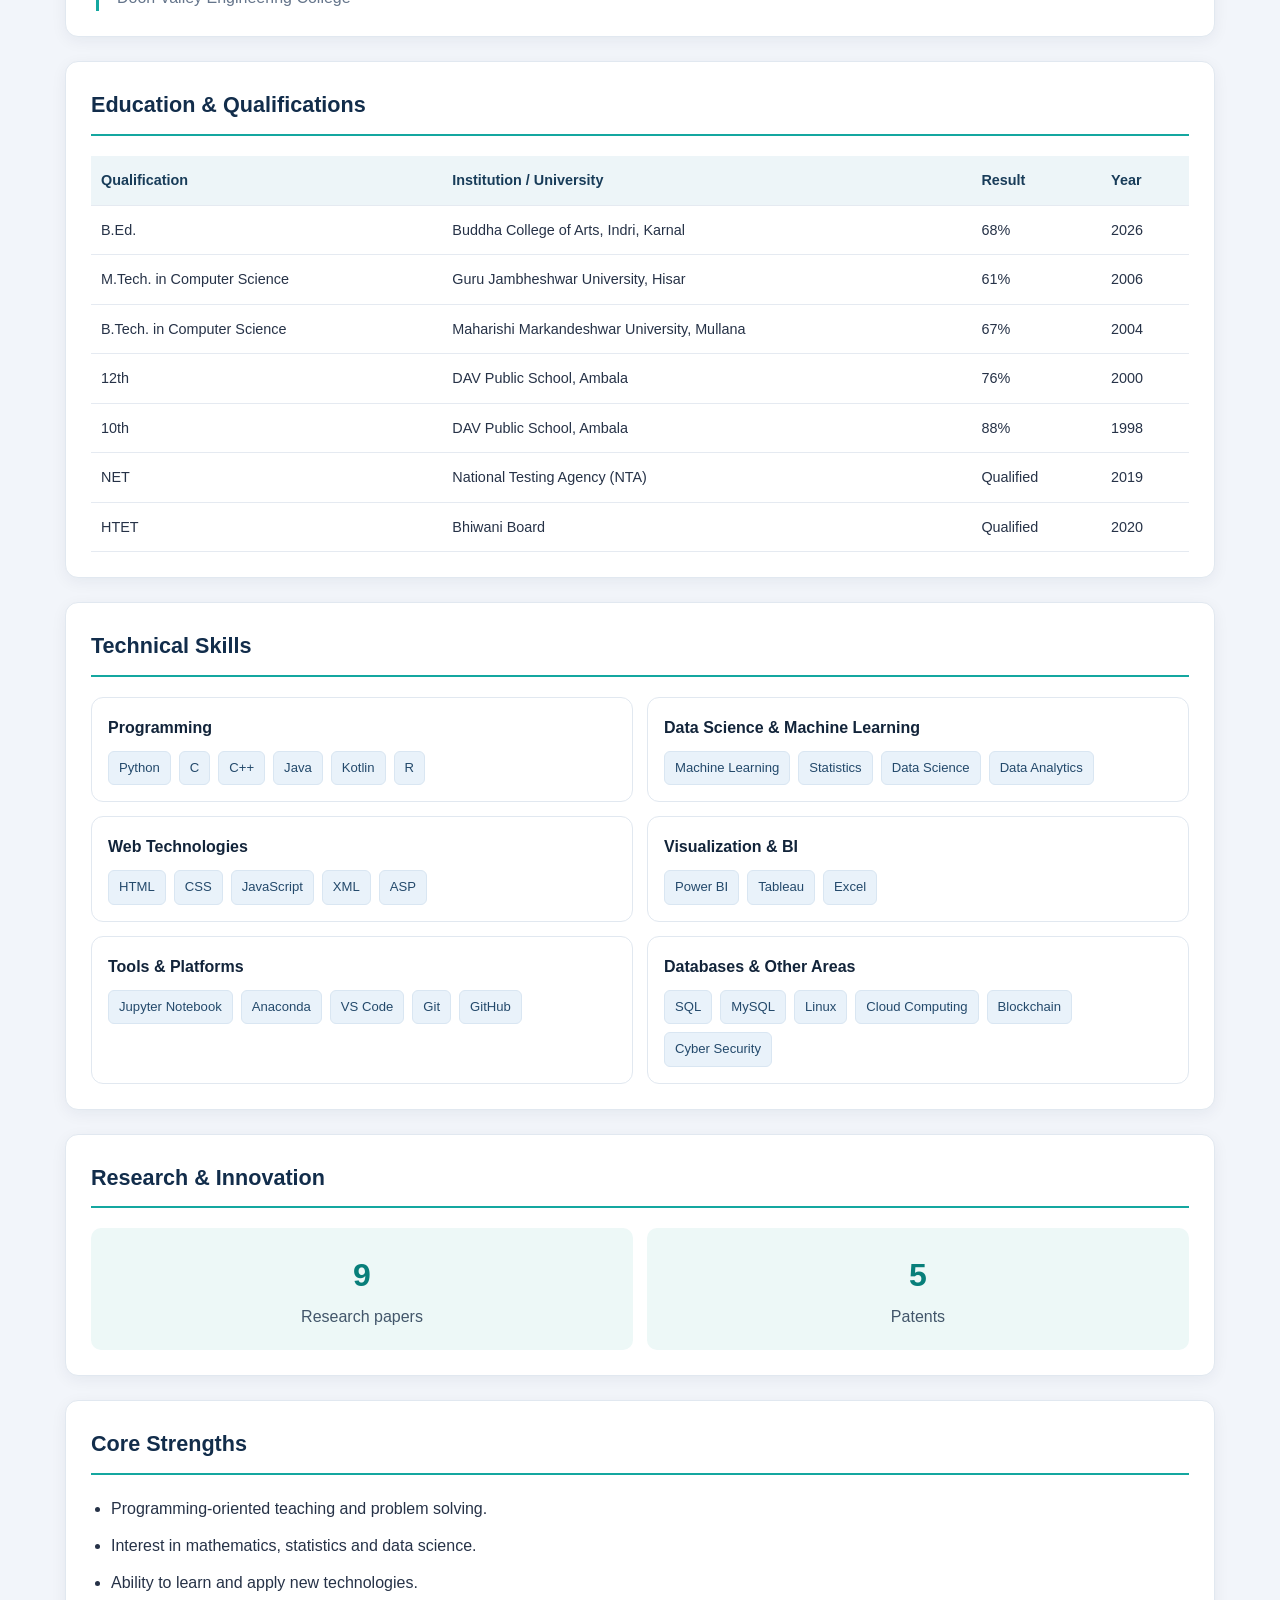
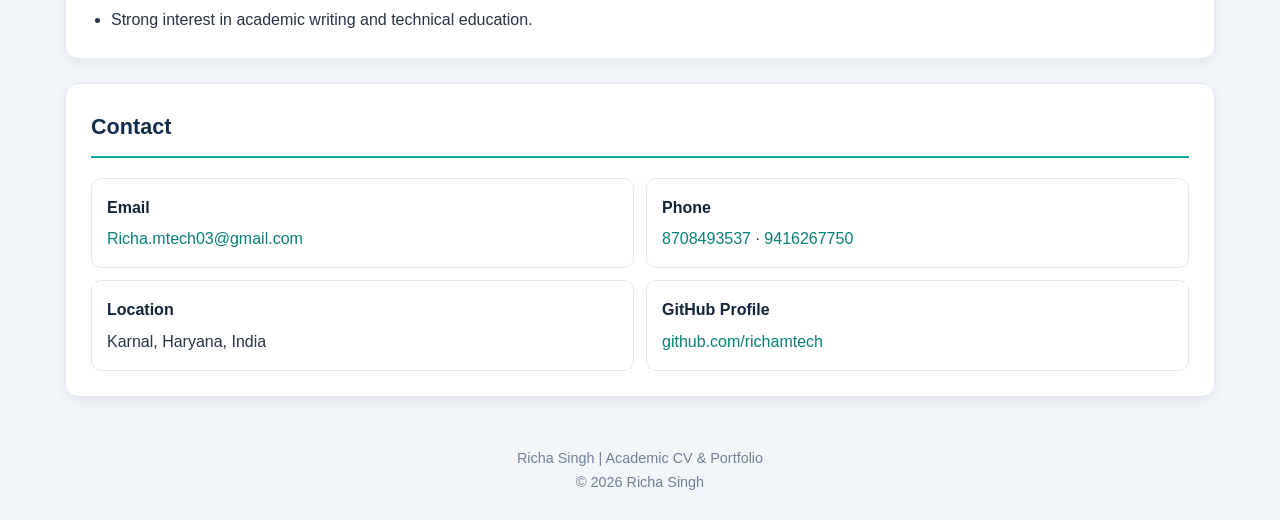
==== commit 9e53f8bb: "Remove projects button from homepage" ====
--- a/index.html
+++ b/index.html
@@ -59,7 +59,6 @@
                 <button class="button" id="printResume" type="button">
                     Print / Save as PDF
                 </button>
-                <a class="button button-outline" href="projects.html">Explore Projects</a>
                 <a class="button" href="https://github.com/richaportfolio/richaz" target="_blank" rel="noopener noreferrer">
                     View on GitHub <span aria-hidden="true">↗</span>
                 </a>
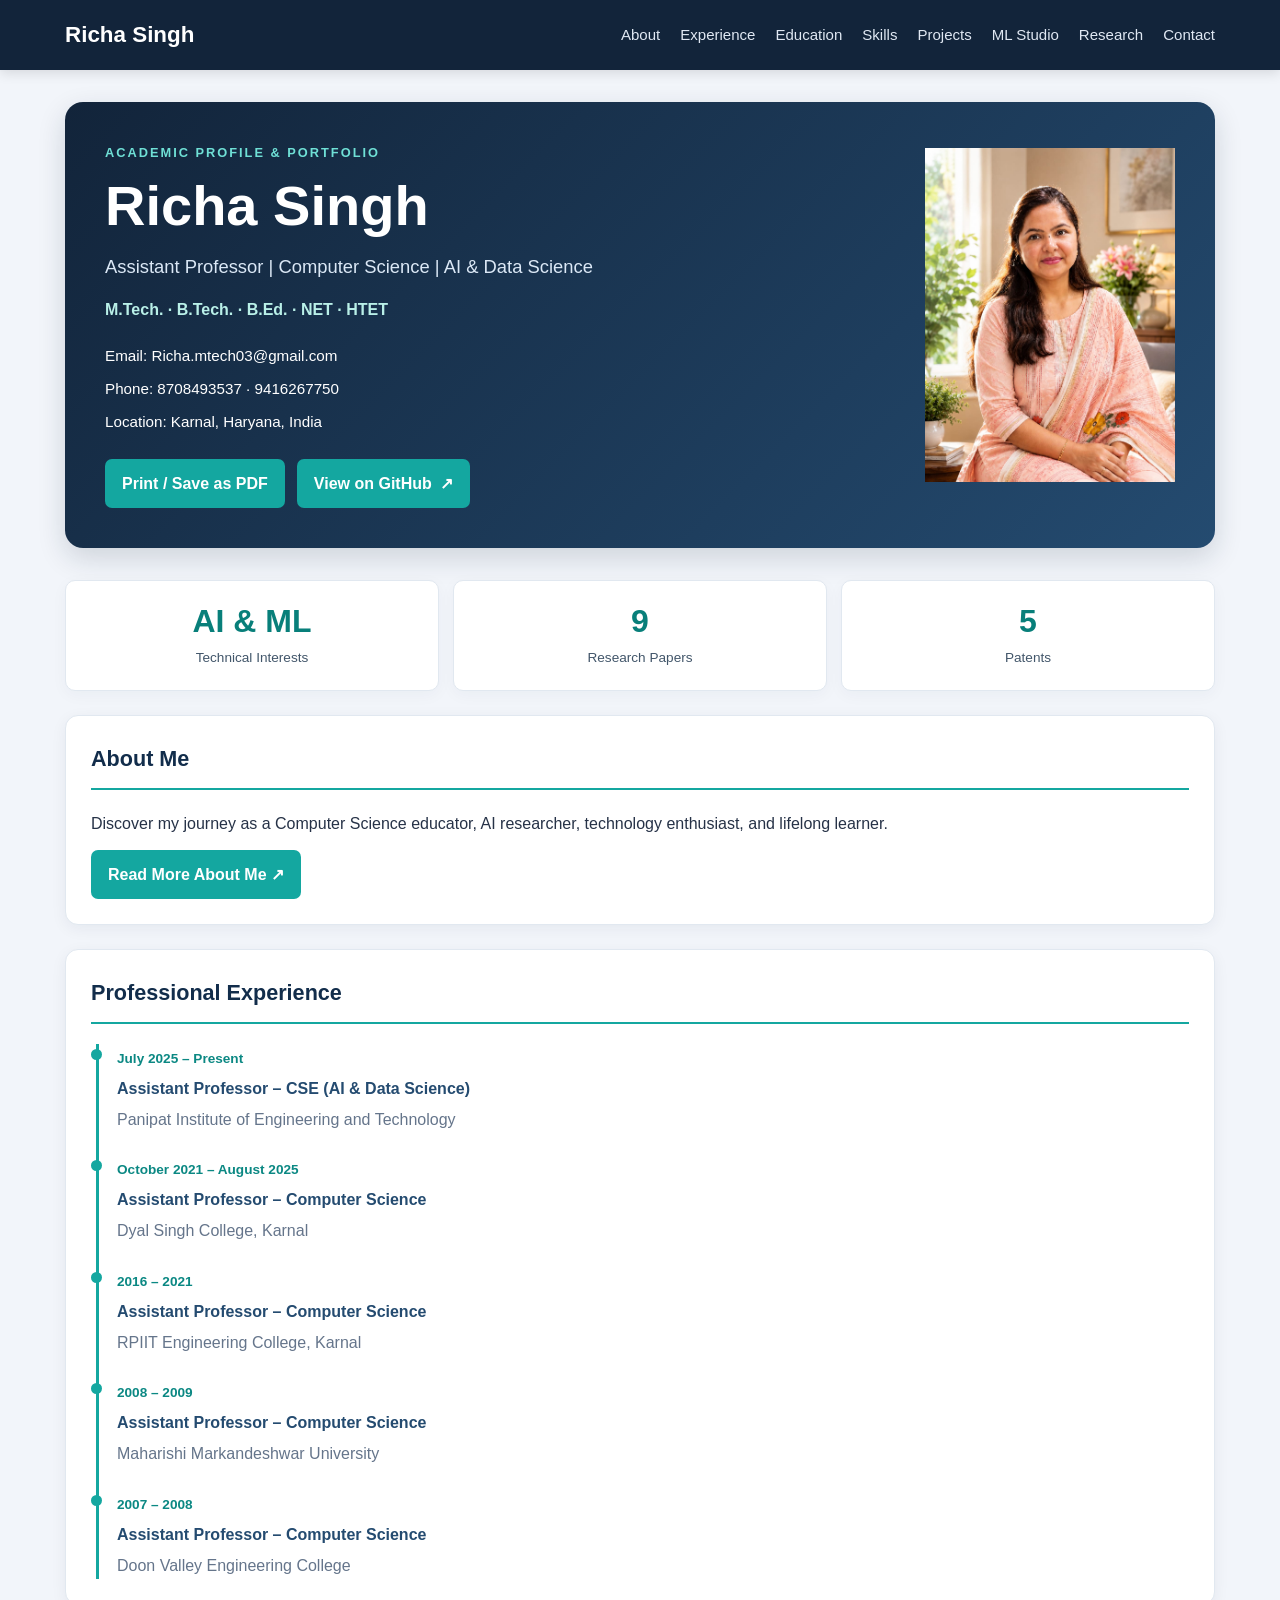
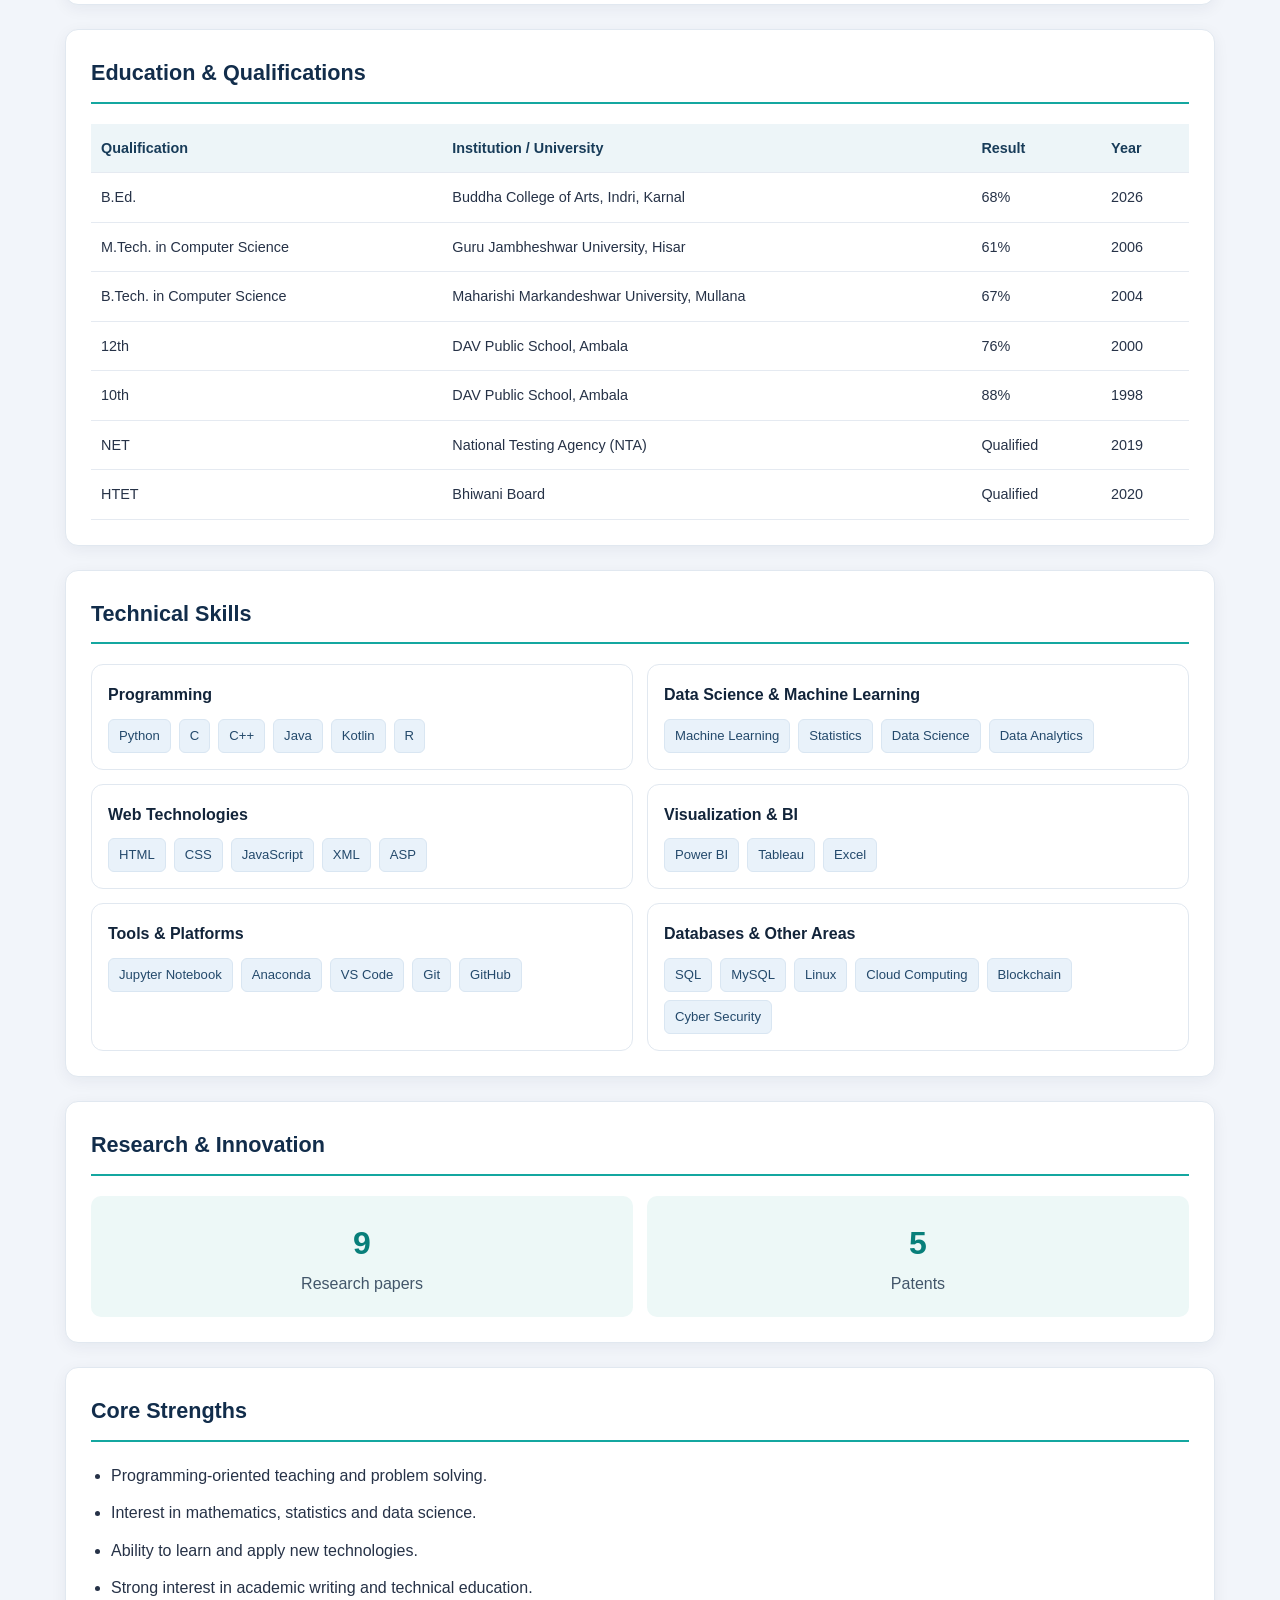
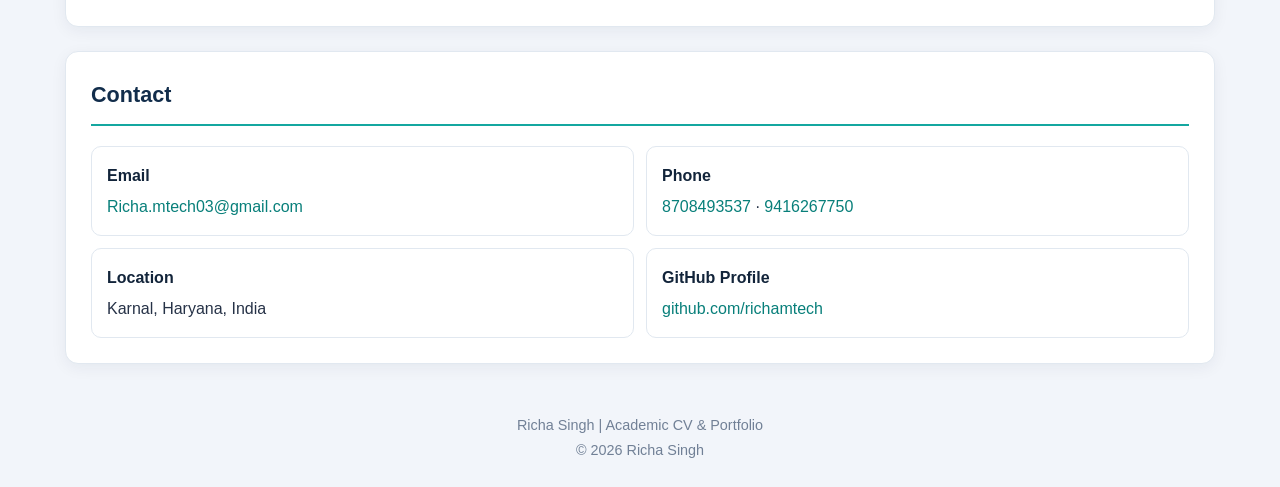
==== commit d031952a: "Link homepage to dedicated About page" ====
--- a/index.html
+++ b/index.html
@@ -22,7 +22,7 @@
         </button>
 
         <div class="nav-links" id="navLinks">
-            <a href="#about">About</a>
+            <a href="about.html">About</a>
             <a href="#experience">Experience</a>
             <a href="#education">Education</a>
             <a href="#skills">Skills</a>
@@ -84,20 +84,10 @@
         </div>
     </section>
 
-    <!-- ABOUT -->
-    <section class="panel" id="about">
-        <h2 class="section-title">Professional Summary</h2>
-        <p>
-            Dedicated Computer Science educator with experience in teaching
-            Computer Science and Artificial Intelligence &amp; Data Science.
-            Interested in academic excellence, programming, analytical
-            problem-solving and practical technology education.
-        </p>
-        <p>
-            Teaching and technical interests include Python programming,
-            data science, statistics, machine learning, data analytics,
-            web technologies, cloud computing, blockchain and cyber security.
-        </p>
+    <section class="panel about-preview">
+        <h2 class="section-title">About Me</h2>
+        <p>Discover my journey as a Computer Science educator, AI researcher, technology enthusiast, and lifelong learner.</p>
+        <a class="button" href="about.html">Read More About Me ↗</a>
     </section>
 
     <!-- EXPERIENCE -->
